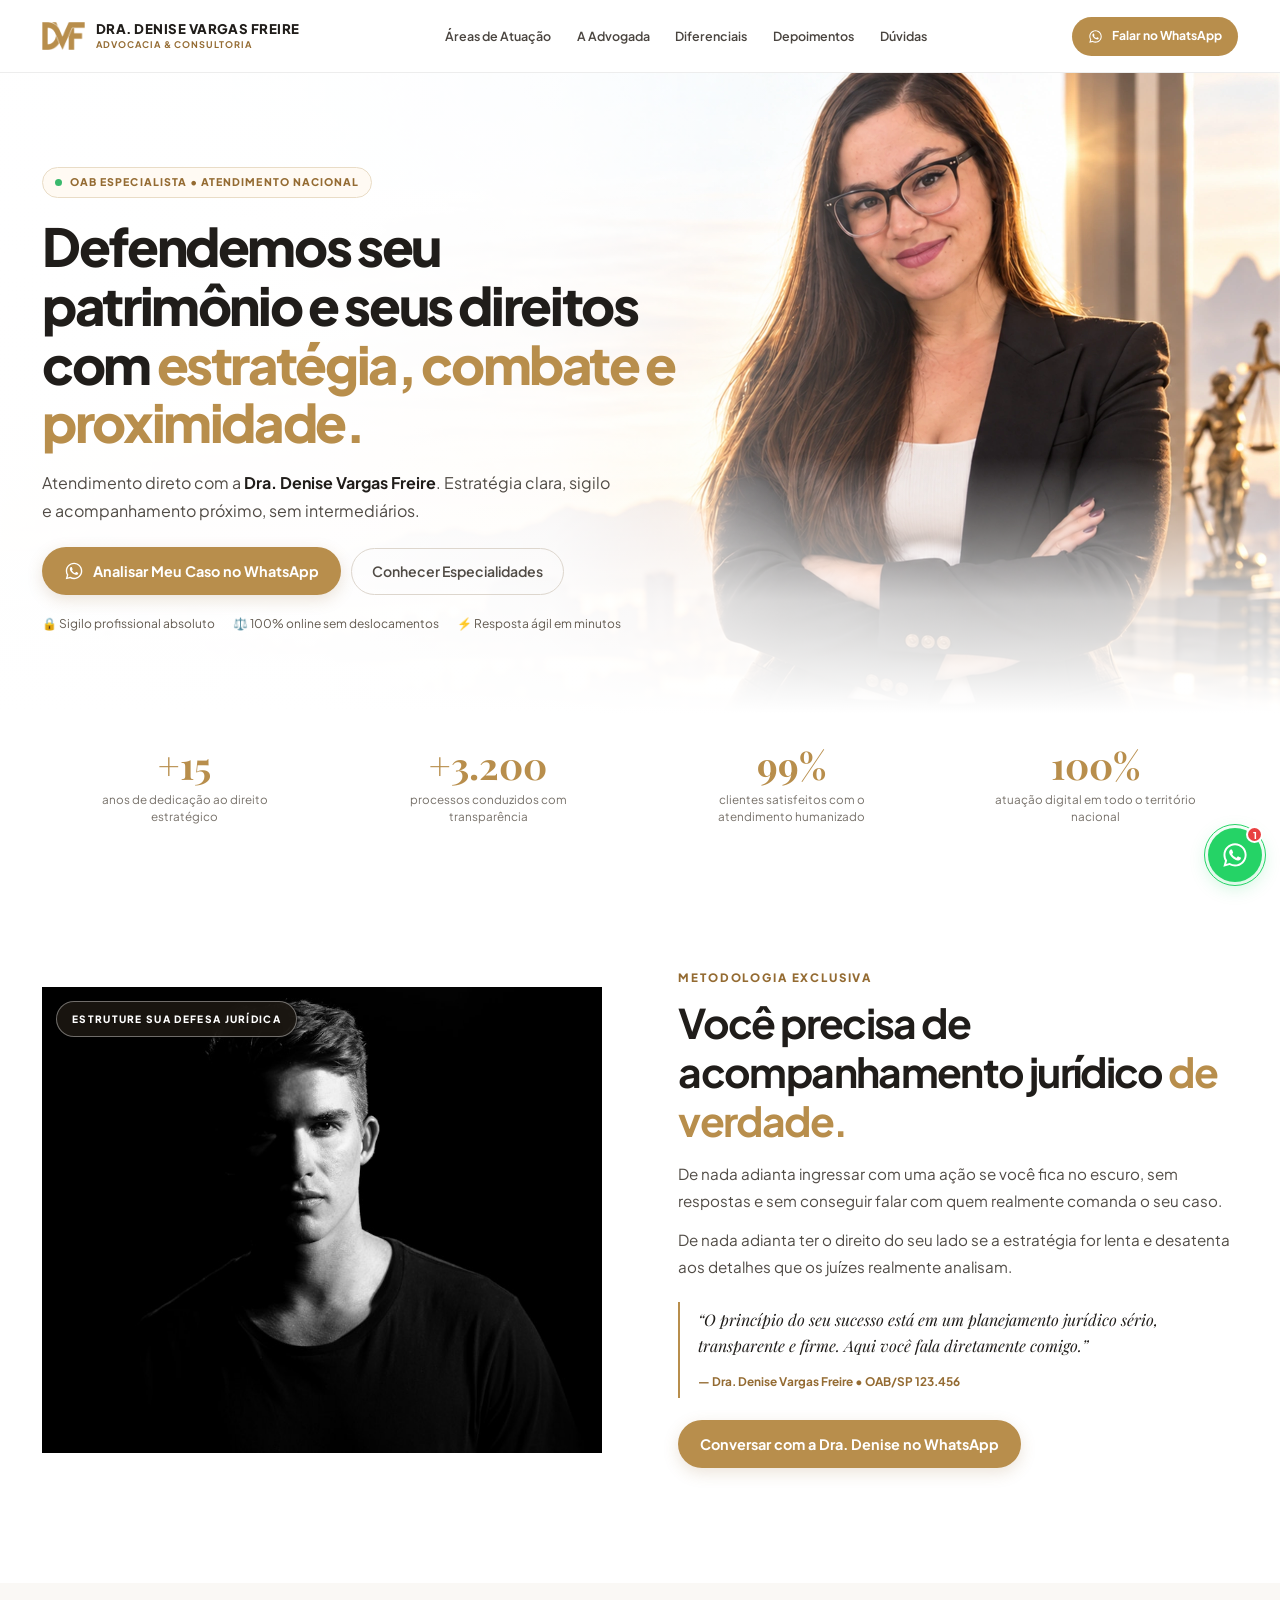
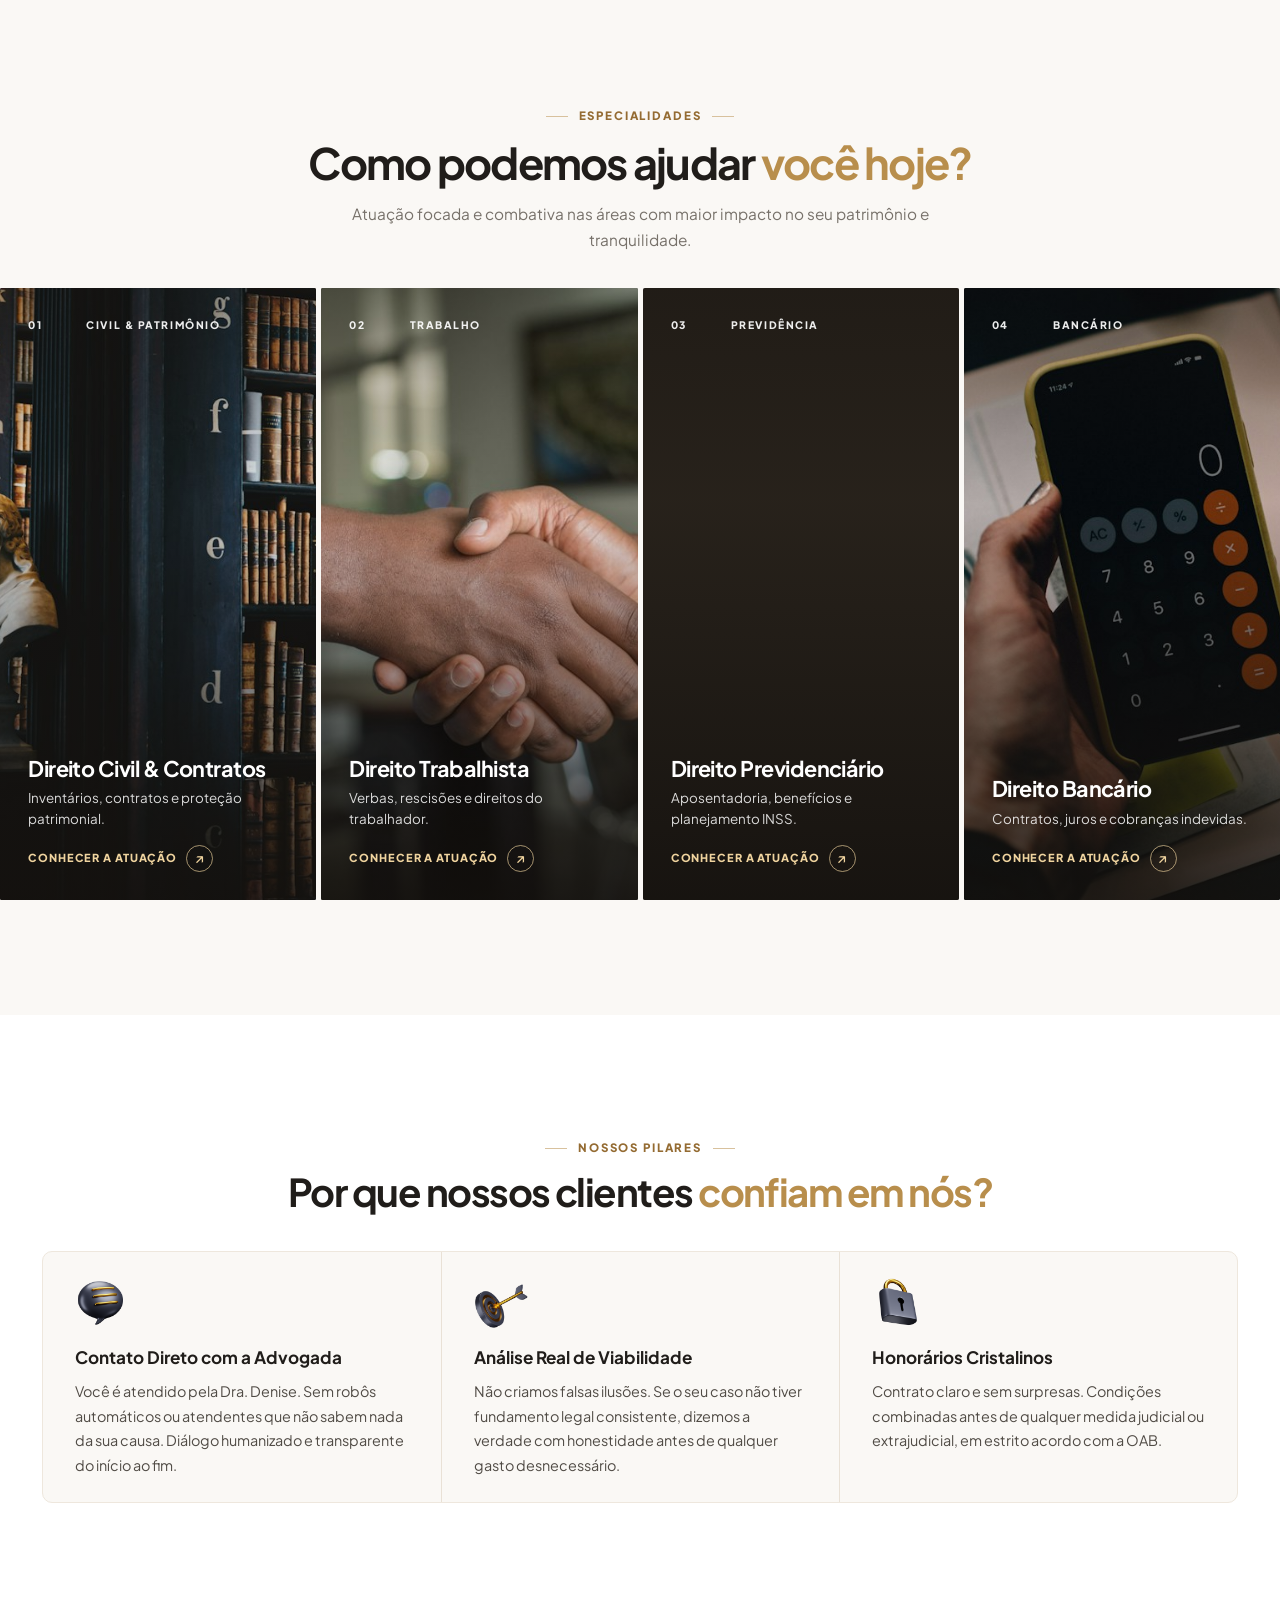
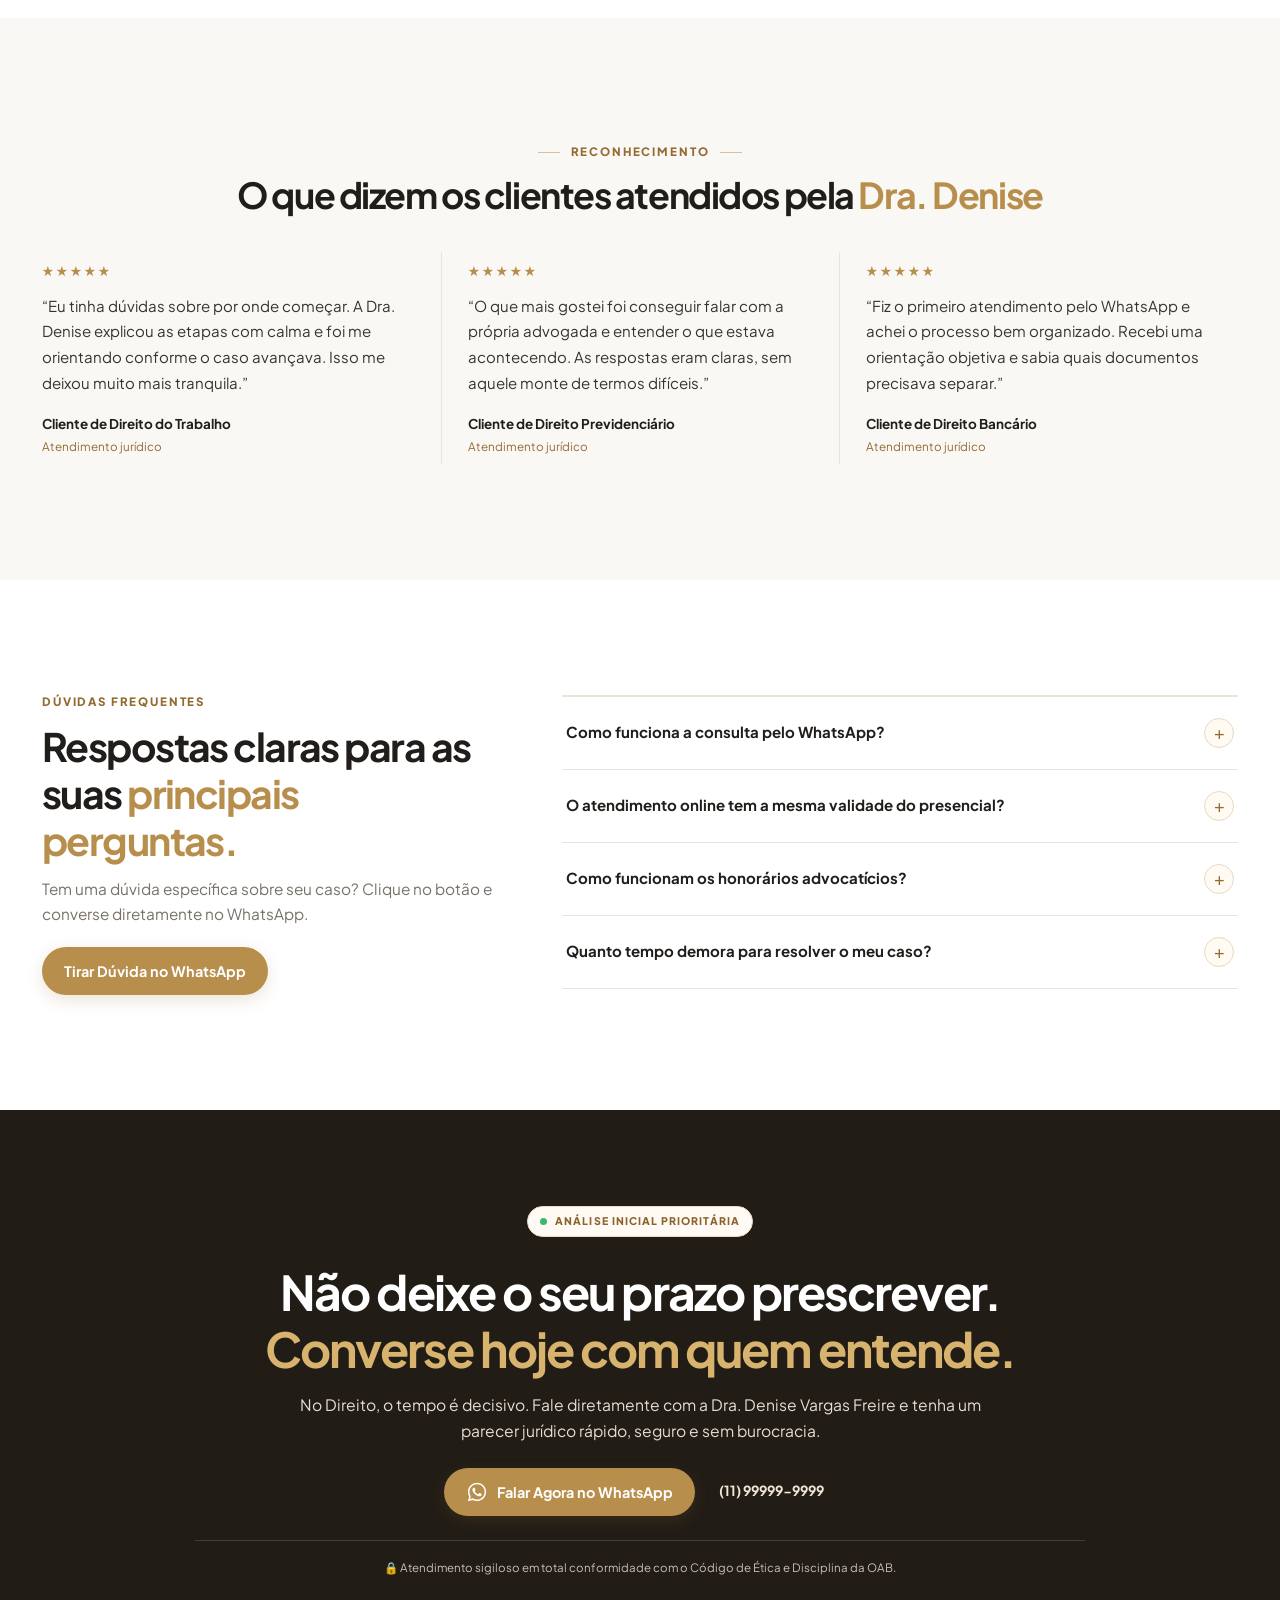
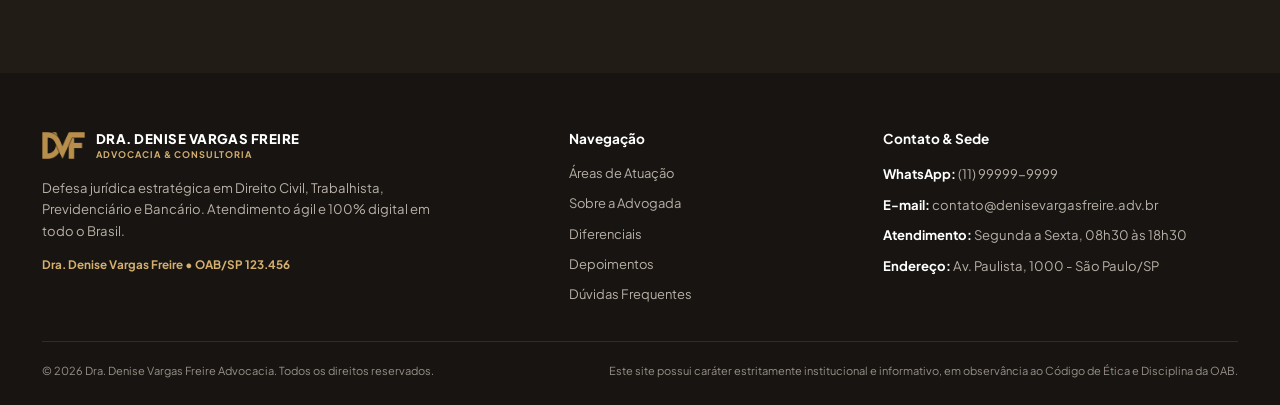
==== preset-advogado/index.html @ 9d0aeee2 "Add lawyer landing page preset" ====
<!DOCTYPE html>
<html lang="pt-BR">
<head>
  <meta charset="UTF-8">
  <meta name="viewport" content="width=device-width, initial-scale=1, viewport-fit=cover">

  <!-- [CONFIG CLIENTE] SEO & Marca -->
  <title>Dra. Denise Vargas Freire | Advocacia & Consultoria Estratégica</title>
  <meta name="description" content="Defesa jurídica estratégica, transparente e resolutiva. Atendimento direto com a advogada especialista para todo o Brasil. Fale no WhatsApp.">
  <meta name="theme-color" content="#120F0C">
  <meta name="robots" content="index, follow">

  <!-- Open Graph -->
  <meta property="og:type" content="website">
  <meta property="og:title" content="Dra. Denise Vargas Freire | Advocacia Estratégica">
  <meta property="og:description" content="Defesa jurídica de alto padrão. Atendimento humanizado direto com a advogada.">
  <meta property="og:locale" content="pt_BR">
  <meta property="og:image" content="assets/img/denise-desktop.webp">

  <!-- Tipografia Editorial: Playfair Display + Plus Jakarta Sans -->
  <link rel="preconnect" href="https://fonts.googleapis.com">
  <link rel="preconnect" href="https://fonts.gstatic.com" crossorigin>
  <link href="https://fonts.googleapis.com/css2?family=Playfair+Display:ital,wght@0,600;0,700;0,800;1,600&family=Plus+Jakarta+Sans:wght@400;500;600;700;800&display=swap" rel="stylesheet">

  <link rel="stylesheet" href="css/style.css">

  <!-- Schema.org LegalService -->
  <script type="application/ld+json">
  {
    "@context": "https://schema.org",
    "@type": "LegalService",
    "name": "Dra. Denise Vargas Freire Advocacia",
    "description": "Advocacia e Consultoria Jurídica Estratégica.",
    "telephone": "+55-11-99999-9999",
    "priceRange": "$$",
    "address": {
      "@type": "PostalAddress",
      "addressLocality": "São Paulo",
      "addressRegion": "SP",
      "addressCountry": "BR"
    }
  }
  </script>
</head>
<body>

  <!-- ========== 1. CABEÇALHO ELEGANTE (TRANSPARENTE NO TOPO, ESCURO/VIDRO NO SCROLL) ========== -->
  <header class="site-header" data-header>
    <div class="container header__inner">
      <a class="brand" href="#topo" aria-label="Início">
        <img src="assets/img/logo-denise-gold.png" alt="DVF Advocacia" class="brand__logo-img">
        <div class="brand__text">
          <b>DRA. DENISE VARGAS FREIRE</b>
          <small>ADVOCACIA & CONSULTORIA</small>
        </div>
      </a>

      <nav class="nav-desktop" aria-label="Navegação Principal">
        <a href="#atuacao">Áreas de Atuação</a>
        <a href="#sobre">A Advogada</a>
        <a href="#diferenciais">Diferenciais</a>
        <a href="#depoimentos">Depoimentos</a>
        <a href="#faq">Dúvidas</a>
      </nav>

      <div class="header__actions">
        <!-- [CONFIG CLIENTE] WhatsApp Header -->
        <a class="btn btn--gold-header" href="https://wa.me/5511999999999?text=Ol%C3%A1%2C%20Dra.%20Denise!%20Acessei%20o%20site%20e%20gostaria%20de%20um%20atendimento%20jur%C3%ADdico." target="_blank" rel="noopener noreferrer">
          <svg width="15" height="15" viewBox="0 0 24 24" fill="currentColor"><path d="M12.04 2C6.58 2 2.13 6.45 2.13 11.91c0 1.75.46 3.45 1.32 4.95L2.05 22l5.25-1.38c1.45.79 3.08 1.21 4.74 1.21 5.46 0 9.91-4.45 9.91-9.91S17.5 2 12.04 2m0 1.67c4.54 0 8.24 3.7 8.24 8.24 0 4.54-3.7 8.24-8.24 8.24-1.48 0-2.93-.39-4.19-1.15l-.3-.17-3.12.82.83-3.04-.2-.32a8.19 8.19 0 0 1-1.26-4.38c0-4.54 3.7-8.24 8.24-8.24M8.53 7.33c-.16 0-.43.06-.66.31-.22.25-.87.86-.87 2.07 0 1.22.89 2.39 1 2.56.14.17 1.76 2.67 4.25 3.73.59.27 1.05.42 1.41.53.59.19 1.13.16 1.56.1.48-.07 1.46-.6 1.67-1.18.21-.58.21-1.07.15-1.18-.07-.1-.23-.16-.48-.27-.25-.14-1.47-.74-1.69-.82-.23-.08-.37-.12-.56.12-.16.25-.64.81-.78.97-.15.17-.29.19-.53.07-.26-.13-1.06-.39-2-1.23-.74-.66-1.23-1.47-1.38-1.72-.12-.24-.01-.39.11-.5.11-.11.27-.29.37-.44.13-.14.17-.25.25-.41.08-.17.04-.31-.02-.43-.06-.11-.56-1.35-.77-1.84-.2-.48-.4-.42-.56-.43-.14 0-.3-.01-.47-.01"/></svg>
          <span>Falar no WhatsApp</span>
        </a>

        <button class="menu-toggle" aria-label="Abrir menu" aria-expanded="false" data-menu-toggle>
          <span></span><span></span><span></span>
        </button>
      </div>
    </div>
  </header>

  <!-- ========== MENU MOBILE ========== -->
  <aside class="mobile-drawer" id="mobile-drawer" aria-hidden="true">
    <div class="mobile-drawer__overlay" data-menu-close></div>
    <div class="mobile-drawer__panel">
      <div class="mobile-drawer__header">
        <img src="assets/img/logo-denise-gold.png" alt="DVF" class="mobile-drawer__logo">
        <button class="mobile-drawer__close" aria-label="Fechar menu" data-menu-close>
          <svg width="24" height="24" viewBox="0 0 24 24" fill="none" stroke="currentColor" stroke-width="2"><path d="M6 6l12 12M18 6L6 18"/></svg>
        </button>
      </div>
      <nav class="mobile-drawer__nav">
        <a href="#atuacao" class="mobile-link">Áreas de Atuação</a>
        <a href="#sobre" class="mobile-link">Sobre a Dra. Denise</a>
        <a href="#diferenciais" class="mobile-link">Nossos Diferenciais</a>
        <a href="#depoimentos" class="mobile-link">Depoimentos</a>
        <a href="#faq" class="mobile-link">Dúvidas Frequentes</a>
        <a href="#contato" class="mobile-link">Contato Direto</a>
      </nav>
      <div class="mobile-drawer__footer">
        <a class="btn btn--gold-cinema btn--full" href="https://wa.me/5511999999999?text=Ol%C3%A1%2C%20Dra.%20Denise!%20Acessei%20o%20site%20e%20gostaria%20de%20atendimento." target="_blank" rel="noopener noreferrer">
          <span>Iniciar Conversa no WhatsApp</span>
        </a>
      </div>
    </div>
  </aside>

  <main id="topo">

    <!-- ========== 2. HERO CINEMATOGRÁFICA (FOTO INTEIRA NO DESKTOP & MOBILE ADAPTADO) ========== -->
    <section class="hero-cinema">
      <!-- Artes específicas do banner: desktop horizontal e mobile vertical -->
      <div class="hero-cinema__backdrop" aria-hidden="true">
        <picture>
          <source media="(max-width: 699px)" srcset="assets/img/denise-mobile.webp" type="image/webp">
          <img src="assets/img/denise-desktop.webp" alt="Dra. Denise Vargas Freire, advogada" class="hero-cinema__img" fetchpriority="high" width="2560" height="1440">
        </picture>
        <div class="hero-cinema__overlay-desktop"></div>
        <div class="hero-cinema__overlay-mobile"></div>
      </div>

      <div class="container hero-cinema__container">
        <div class="hero-cinema__copy reveal">

          <div class="badge-pill">
            <span class="badge-pill__dot"></span>
            <span>OAB ESPECIALISTA &bull; ATENDIMENTO NACIONAL</span>
          </div>

          <h1 class="hero-cinema__title">
            <span class="hero-title-desktop">Defendemos seu patrimônio e seus direitos com <span class="highlight-gold">estratégia, combate e proximidade.</span></span><span class="hero-title-mobile">Seus direitos, protegidos com <span class="highlight-gold">estratégia e proximidade.</span></span>
          </h1>

          <p class="hero-cinema__lead">
            Atendimento direto com a <strong>Dra. Denise Vargas Freire</strong>. Estratégia clara, sigilo e acompanhamento próximo, sem intermediários.
          </p>

          <div class="hero-cinema__cta">
            <a class="btn btn--gold-cinema pulse-gold" href="https://wa.me/5511999999999?text=Ol%C3%A1%2C%20Dra.%20Denise!%20Vim%20pelo%20site%20e%20gostaria%20de%20analisar%20meu%20caso." target="_blank" rel="noopener noreferrer">
              <svg width="20" height="20" viewBox="0 0 24 24" fill="currentColor"><path d="M12.04 2C6.58 2 2.13 6.45 2.13 11.91c0 1.75.46 3.45 1.32 4.95L2.05 22l5.25-1.38c1.45.79 3.08 1.21 4.74 1.21 5.46 0 9.91-4.45 9.91-9.91S17.5 2 12.04 2m0 1.67c4.54 0 8.24 3.7 8.24 8.24 0 4.54-3.7 8.24-8.24 8.24-1.48 0-2.93-.39-4.19-1.15l-.3-.17-3.12.82.83-3.04-.2-.32a8.19 8.19 0 0 1-1.26-4.38c0-4.54 3.7-8.24 8.24-8.24M8.53 7.33c-.16 0-.43.06-.66.31-.22.25-.87.86-.87 2.07 0 1.22.89 2.39 1 2.56.14.17 1.76 2.67 4.25 3.73.59.27 1.05.42 1.41.53.59.19 1.13.16 1.56.1.48-.07 1.46-.6 1.67-1.18.21-.58.21-1.07.15-1.18-.07-.1-.23-.16-.48-.27-.25-.14-1.47-.74-1.69-.82-.23-.08-.37-.12-.56.12-.16.25-.64.81-.78.97-.15.17-.29.19-.53.07-.26-.13-1.06-.39-2-1.23-.74-.66-1.23-1.47-1.38-1.72-.12-.24-.01-.39.11-.5.11-.11.27-.29.37-.44.13-.14.17-.25.25-.41.08-.17.04-.31-.02-.43-.06-.11-.56-1.35-.77-1.84-.2-.48-.4-.42-.56-.43-.14 0-.3-.01-.47-.01"/></svg>
              <span>Analisar Meu Caso no WhatsApp</span>
            </a>
            <a class="btn-ghost-cinema" href="#atuacao">
              <span>Conhecer Especialidades</span>
            </a>
          </div>

          <div class="hero-cinema__trust">
            <span>🔒 Sigilo profissional absoluto</span>
            <span>⚖️ 100% online sem deslocamentos</span>
            <span>⚡ Resposta ágil em minutos</span>
          </div>

        </div>
      </div>
    </section>

    <!-- Transição Suave da Hero para o Fundo Branco -->
    <div class="hero-seam" aria-hidden="true"></div>

    <!-- ========== 3. FAIXA DE MÉTRICAS (FUNDO BRANCO/CRISTALINO) ========== -->
    <section class="section-stats-clean" aria-label="Credenciais">
      <div class="container stats-clean__grid">
        <div class="stat-clean-item reveal">
          <b class="stat-clean-val">+15</b>
          <span class="stat-clean-lbl">anos de dedicação ao direito estratégico</span>
        </div>
        <div class="stat-clean-item reveal" style="--d:0.1s">
          <b class="stat-clean-val">+3.200</b>
          <span class="stat-clean-lbl">processos conduzidos com transparência</span>
        </div>
        <div class="stat-clean-item reveal" style="--d:0.2s">
          <b class="stat-clean-val">99%</b>
          <span class="stat-clean-lbl">clientes satisfeitos com o atendimento humanizado</span>
        </div>
        <div class="stat-clean-item reveal" style="--d:0.3s">
          <b class="stat-clean-val">100%</b>
          <span class="stat-clean-lbl">atuação digital em todo o território nacional</span>
        </div>
      </div>
    </section>

    <!-- ========== 4. BLOCO EDITORIAL (COM O CARD DA TÊMIS QUE O CLIENTE GOSTOU) ========== -->
    <section class="section section-editorial-white" id="sobre">
      <div class="container">

        <div class="editorial-white-grid reveal">

          <!-- Card de Imagem da Deusa da Justiça com Badge Flutuante -->
          <div class="editorial-image-frame">
            <img src="assets/img/legal-court.jpg" alt="Estruture sua defesa jurídica" class="editorial-frame-img">
            <div class="editorial-floating-pill">
              <span>ESTRUTURE SUA DEFESA JURÍDICA</span>
            </div>
          </div>

          <!-- Texto Editorial Sem Caixas Extras -->
          <div class="editorial-white-text">
            <span class="eyebrow-gold">METODOLOGIA EXCLUSIVA</span>
            <h2 class="editorial-title">Você precisa de acompanhamento jurídico <span class="highlight-gold">de verdade.</span></h2>

            <p class="editorial-lead-p">
              De nada adianta ingressar com uma ação se você fica no escuro, sem respostas e sem conseguir falar com quem realmente comanda o seu caso.
            </p>
            <p class="editorial-lead-p">
              De nada adianta ter o direito do seu lado se a estratégia for lenta e desatenta aos detalhes que os juízes realmente analisam.
            </p>

            <div class="quote-strip">
              <p>“O princípio do seu sucesso está em um planejamento jurídico sério, transparente e firme. Aqui você fala diretamente comigo.”</p>
              <cite>— Dra. Denise Vargas Freire &bull; OAB/SP 123.456</cite>
            </div>

            <div class="editorial-action">
              <a class="btn btn--gold-cinema" href="https://wa.me/5511999999999?text=Ol%C3%A1%2C%20Dra.%20Denise!%20Gostaria%20de%20conversar%20sobre%20meu%20caso." target="_blank" rel="noopener noreferrer">
                <span>Conversar com a Dra. Denise no WhatsApp</span>
              </a>
            </div>
          </div>

        </div>

      </div>
    </section>

    <!-- ========== 5. ÁREAS DE ATUAÇÃO (SEM QUADRADOS! LISTA EDITORIAL FLUIDA) ========== -->
    <section class="section section-areas-clean" id="atuacao">
      <div class="container">

        <div class="clean-section-head reveal">
          <span class="eyebrow-gold">ESPECIALIDADES</span>
          <h2 class="clean-title">Como podemos ajudar <span class="highlight-gold">você hoje?</span></h2>
          <p class="clean-sub">Atuação focada e combativa nas áreas com maior impacto no seu patrimônio e tranquilidade.</p>
        </div>

        <!-- Painéis fotográficos inspirados na referência visual enviada -->
        <div class="practice-gallery">
          <a class="practice-tile practice-tile--civil reveal" href="https://wa.me/5511999999999?text=Ol%C3%A1%2C%20gostaria%20de%20atendimento%20em%20Direito%20Civil." target="_blank" rel="noopener noreferrer">
            <img class="practice-tile__image" src="assets/img/legal-library.jpg" alt="Biblioteca de livros jurídicos" loading="lazy" decoding="async">
            <span class="practice-tile__number">01 <i></i> CIVIL & PATRIMÔNIO</span>
            <span class="practice-tile__copy"><strong>Direito Civil & Contratos</strong><small>Inventários, contratos e proteção patrimonial.</small><em>Conhecer a atuação <b aria-hidden="true">↗</b></em></span>
          </a>
          <a class="practice-tile practice-tile--labor reveal" href="https://wa.me/5511999999999?text=Ol%C3%A1%2C%20gostaria%20de%20atendimento%20em%20Direito%20Trabalhista." target="_blank" rel="noopener noreferrer">
            <img class="practice-tile__image" src="assets/img/handshake-trust.jpg" alt="Aperto de mãos em reunião profissional" loading="lazy" decoding="async">
            <span class="practice-tile__number">02 <i></i> TRABALHO</span>
            <span class="practice-tile__copy"><strong>Direito Trabalhista</strong><small>Verbas, rescisões e direitos do trabalhador.</small><em>Conhecer a atuação <b aria-hidden="true">↗</b></em></span>
          </a>
          <a class="practice-tile practice-tile--social reveal" href="https://wa.me/5511999999999?text=Ol%C3%A1%2C%20gostaria%20de%20atendimento%20em%20Direito%20Previdenci%C3%A1rio." target="_blank" rel="noopener noreferrer">
            <img class="practice-tile__image" src="assets/img/legal-contracts.jpg" alt="Assinatura de um documento" loading="lazy" decoding="async">
            <span class="practice-tile__number">03 <i></i> PREVIDÊNCIA</span>
            <span class="practice-tile__copy"><strong>Direito Previdenciário</strong><small>Aposentadoria, benefícios e planejamento INSS.</small><em>Conhecer a atuação <b aria-hidden="true">↗</b></em></span>
          </a>
          <a class="practice-tile practice-tile--bank reveal" href="https://wa.me/5511999999999?text=Ol%C3%A1%2C%20gostaria%20de%20atendimento%20em%20Direito%20Banc%C3%A1rio." target="_blank" rel="noopener noreferrer">
            <img class="practice-tile__image" src="assets/img/legal-finance.jpg" alt="Celular com calculadora sobre documentos" loading="lazy" decoding="async">
            <span class="practice-tile__number">04 <i></i> BANCÁRIO</span>
            <span class="practice-tile__copy"><strong>Direito Bancário</strong><small>Contratos, juros e cobranças indevidas.</small><em>Conhecer a atuação <b aria-hidden="true">↗</b></em></span>
          </a>
        </div>

      </div>
    </section>

    <!-- ========== 6. DIFERENCIAIS (COLUNAS ABERTAS E AREJADAS - SEM CAIXAS) ========== -->
    <section class="section section-pillars-open" id="diferenciais">
      <div class="container">

        <div class="clean-section-head reveal">
          <span class="eyebrow-gold">NOSSOS PILARES</span>
          <h2 class="clean-title">Por que nossos clientes <span class="highlight-gold">confiam em nós?</span></h2>
        </div>

        <!-- 3 Colunas Abertas Diretamente na Página (Sem quadrados!) -->
        <div class="pillars-open-grid">

          <div class="pillar-column reveal">
            <div class="pillar-3d-wrap float-3d-1">
              <img src="assets/img/chat-text-dynamic-premium.png" alt="Contato Direto 3D" class="icon-3d-pillar">
            </div>
            <h3>Contato Direto com a Advogada</h3>
            <p>Você é atendido pela Dra. Denise. Sem robôs automáticos ou atendentes que não sabem nada da sua causa. Diálogo humanizado e transparente do início ao fim.</p>
          </div>

          <div class="pillar-column reveal" style="--d:0.1s">
            <div class="pillar-3d-wrap float-3d-2">
              <img src="assets/img/target-dynamic-premium.png" alt="Viabilidade Real 3D" class="icon-3d-pillar">
            </div>
            <h3>Análise Real de Viabilidade</h3>
            <p>Não criamos falsas ilusões. Se o seu caso não tiver fundamento legal consistente, dizemos a verdade com honestidade antes de qualquer gasto desnecessário.</p>
          </div>

          <div class="pillar-column reveal" style="--d:0.2s">
            <div class="pillar-3d-wrap float-3d-3">
              <img src="assets/img/lock-dynamic-premium.png" alt="Transparência 3D" class="icon-3d-pillar">
            </div>
            <h3>Honorários Cristalinos</h3>
            <p>Contrato claro e sem surpresas. Condições combinadas antes de qualquer medida judicial ou extrajudicial, em estrito acordo com a OAB.</p>
          </div>

        </div>

      </div>
    </section>

    <!-- ========== 7. DEPOIMENTOS (EDITORIAL ABERTO - SEM QUADRADOS) ========== -->
    <section class="section section-quotes-open" id="depoimentos">
      <div class="container">

        <div class="clean-section-head reveal">
          <span class="eyebrow-gold">RECONHECIMENTO</span>
          <h2 class="clean-title">O que dizem os clientes atendidos pela <span class="highlight-gold">Dra. Denise</span></h2>
        </div>

        <!-- [TROCAR] Substituir pelos depoimentos reais autorizados pela cliente -->
        <div class="quotes-open-grid">

          <div class="quote-open-item reveal">
            <div class="quote-stars">★★★★★</div>
            <p class="quote-text">
              “Eu tinha dúvidas sobre por onde começar. A Dra. Denise explicou as etapas com calma e foi me orientando conforme o caso avançava. Isso me deixou muito mais tranquila.”
            </p>
            <div class="quote-author-info">
              <b>Cliente de Direito do Trabalho</b>
              <small>Atendimento jurídico</small>
            </div>
          </div>

          <div class="quote-open-item reveal" style="--d:0.1s">
            <div class="quote-stars">★★★★★</div>
            <p class="quote-text">
              “O que mais gostei foi conseguir falar com a própria advogada e entender o que estava acontecendo. As respostas eram claras, sem aquele monte de termos difíceis.”
            </p>
            <div class="quote-author-info">
              <b>Cliente de Direito Previdenciário</b>
              <small>Atendimento jurídico</small>
            </div>
          </div>

          <div class="quote-open-item reveal" style="--d:0.2s">
            <div class="quote-stars">★★★★★</div>
            <p class="quote-text">
              “Fiz o primeiro atendimento pelo WhatsApp e achei o processo bem organizado. Recebi uma orientação objetiva e sabia quais documentos precisava separar.”
            </p>
            <div class="quote-author-info">
              <b>Cliente de Direito Bancário</b>
              <small>Atendimento jurídico</small>
            </div>
          </div>

        </div>

      </div>
    </section>

    <!-- ========== 8. FAQ ACCORDION CLEAN COM LINHAS SUTIS ========== -->
    <section class="section section-faq-clean" id="faq">
      <div class="container faq-split-layout">

        <div class="faq-split-left reveal">
          <span class="eyebrow-gold">DÚVIDAS FREQUENTES</span>
          <h2 class="clean-title">Respostas claras para as suas <span class="highlight-gold">principais perguntas.</span></h2>
          <p class="clean-sub">Tem uma dúvida específica sobre seu caso? Clique no botão e converse diretamente no WhatsApp.</p>
          <a class="btn btn--gold-cinema" href="https://wa.me/5511999999999?text=Ol%C3%A1%2C%20tenho%20uma%20d%C3%BAvida%20sobre%20meu%20caso." target="_blank" rel="noopener noreferrer">
            <span>Tirar Dúvida no WhatsApp</span>
          </a>
        </div>

        <div class="faq-split-accordion">

          <div class="faq-line-item reveal">
            <button class="faq-line-trigger" aria-expanded="false">
              <span>Como funciona a consulta pelo WhatsApp?</span>
              <span class="faq-line-icon">&plus;</span>
            </button>
            <div class="faq-line-body" hidden>
              <p>Você entra em contato pelo botão, relata brevemente a sua dúvida e nos envia os documentos por foto ou PDF. A Dra. Denise analisa a viabilidade com sigilo absoluto e orienta sobre o melhor caminho jurídico.</p>
            </div>
          </div>

          <div class="faq-line-item reveal" style="--d:0.05s">
            <button class="faq-line-trigger" aria-expanded="false">
              <span>O atendimento online tem a mesma validade do presencial?</span>
              <span class="faq-line-icon">&plus;</span>
            </button>
            <div class="faq-line-body" hidden>
              <p>Sim! Os processos judiciais no Brasil são 100% eletrônicos. Contratos de honorários e procurações são assinados com certificado digital pelo celular, com plena validade jurídica pela Lei 14.063/20.</p>
            </div>
          </div>

          <div class="faq-line-item reveal" style="--d:0.1s">
            <button class="faq-line-trigger" aria-expanded="false">
              <span>Como funcionam os honorários advocatícios?</span>
              <span class="faq-line-icon">&plus;</span>
            </button>
            <div class="faq-line-body" hidden>
              <p>Trabalhamos de acordo com a Tabela da OAB. Em causas trabalhistas e certas previdenciárias, os honorários costumam ser combinados no êxito (você paga apenas quando receber). Em outras causas, oferecemos parcelamento facilitado.</p>
            </div>
          </div>

          <div class="faq-line-item reveal" style="--d:0.15s">
            <button class="faq-line-trigger" aria-expanded="false">
              <span>Quanto tempo demora para resolver o meu caso?</span>
              <span class="faq-line-icon">&plus;</span>
            </button>
            <div class="faq-line-body" hidden>
              <p>O prazo varia de acordo com a área e a vara do tribunal. Medidas de urgência (liminares) costumam ser analisadas em dias. Na primeira consulta, fornecemos uma estimativa realista baseada no histórico da sua região.</p>
            </div>
          </div>

        </div>

      </div>
    </section>

    <!-- ========== 9. CTA FINAL IMERSIVO (FAIXA COMPLETA DE 100% DE LARGURA - SEM CAIXINHA PERDIDA) ========== -->
    <section class="section-closing-band" id="contato">
      <div class="container closing-band__inner reveal">
        <div class="badge-pill">
          <span class="badge-pill__dot"></span>
          <span>ANÁLISE INICIAL PRIORITÁRIA</span>
        </div>

        <h2 class="closing-band__title">
          Não deixe o seu prazo prescrever. <span class="highlight-gold">Converse hoje com quem entende.</span>
        </h2>

        <p class="closing-band__lead">
          No Direito, o tempo é decisivo. Fale diretamente com a Dra. Denise Vargas Freire e tenha um parecer jurídico rápido, seguro e sem burocracia.
        </p>

        <div class="closing-band__actions">
          <a class="btn btn--gold-cinema pulse-gold" href="https://wa.me/5511999999999?text=Ol%C3%A1%2C%20Dra.%20Denise!%20Gostaria%20de%20iniciar%20uma%20consulta." target="_blank" rel="noopener noreferrer">
            <svg width="22" height="22" viewBox="0 0 24 24" fill="currentColor"><path d="M12.04 2C6.58 2 2.13 6.45 2.13 11.91c0 1.75.46 3.45 1.32 4.95L2.05 22l5.25-1.38c1.45.79 3.08 1.21 4.74 1.21 5.46 0 9.91-4.45 9.91-9.91S17.5 2 12.04 2m0 1.67c4.54 0 8.24 3.7 8.24 8.24 0 4.54-3.7 8.24-8.24 8.24-1.48 0-2.93-.39-4.19-1.15l-.3-.17-3.12.82.83-3.04-.2-.32a8.19 8.19 0 0 1-1.26-4.38c0-4.54 3.7-8.24 8.24-8.24M8.53 7.33c-.16 0-.43.06-.66.31-.22.25-.87.86-.87 2.07 0 1.22.89 2.39 1 2.56.14.17 1.76 2.67 4.25 3.73.59.27 1.05.42 1.41.53.59.19 1.13.16 1.56.1.48-.07 1.46-.6 1.67-1.18.21-.58.21-1.07.15-1.18-.07-.1-.23-.16-.48-.27-.25-.14-1.47-.74-1.69-.82-.23-.08-.37-.12-.56.12-.16.25-.64.81-.78.97-.15.17-.29.19-.53.07-.26-.13-1.06-.39-2-1.23-.74-.66-1.23-1.47-1.38-1.72-.12-.24-.01-.39.11-.5.11-.11.27-.29.37-.44.13-.14.17-.25.25-.41.08-.17.04-.31-.02-.43-.06-.11-.56-1.35-.77-1.84-.2-.48-.4-.42-.56-.43-.14 0-.3-.01-.47-.01"/></svg>
            <span>Falar Agora no WhatsApp</span>
          </a>
          <a class="closing-phone" href="tel:+5511999999999">
            <span>(11) 99999-9999</span>
          </a>
        </div>

        <span class="closing-compliance">
          🔒 Atendimento sigiloso em total conformidade com o Código de Ética e Disciplina da OAB.
        </span>
      </div>
    </section>

  </main>

  <!-- ========== 10. RODAPÉ INSTITUCIONAL (PRETO & DOURADO) ========== -->
  <footer class="site-footer">
    <div class="container footer-grid">

      <div class="footer-col-main">
        <div class="brand">
          <img src="assets/img/logo-denise-gold.png" alt="DVF" class="brand__logo-img">
          <div class="brand__text">
            <b>DRA. DENISE VARGAS FREIRE</b>
            <small>ADVOCACIA & CONSULTORIA</small>
          </div>
        </div>
        <p class="footer-desc">
          Defesa jurídica estratégica em Direito Civil, Trabalhista, Previdenciário e Bancário. Atendimento ágil e 100% digital em todo o Brasil.
        </p>
        <span class="footer-oab">Dra. Denise Vargas Freire &bull; OAB/SP 123.456</span>
      </div>

      <div class="footer-col-nav">
        <h4>Navegação</h4>
        <a href="#atuacao">Áreas de Atuação</a>
        <a href="#sobre">Sobre a Advogada</a>
        <a href="#diferenciais">Diferenciais</a>
        <a href="#depoimentos">Depoimentos</a>
        <a href="#faq">Dúvidas Frequentes</a>
      </div>

      <div class="footer-col-contact">
        <h4>Contato & Sede</h4>
        <p><b>WhatsApp:</b> (11) 99999-9999</p>
        <p><b>E-mail:</b> contato@denisevargasfreire.adv.br</p>
        <p><b>Atendimento:</b> Segunda a Sexta, 08h30 às 18h30</p>
        <p><b>Endereço:</b> Av. Paulista, 1000 - São Paulo/SP</p>
      </div>

    </div>

    <div class="container footer-bottom">
      <p>&copy; <span id="year">2026</span> Dra. Denise Vargas Freire Advocacia. Todos os direitos reservados.</p>
      <p class="footer-oab-disclaimer">Este site possui caráter estritamente institucional e informativo, em observância ao Código de Ética e Disciplina da OAB.</p>
    </div>
  </footer>

  <!-- ========== 11. BOTÃO WHATSAPP FLUTUANTE (MÁXIMA CONVERSÃO) ========== -->
  <a class="floating-whatsapp" href="https://wa.me/5511999999999?text=Ol%C3%A1%2C%20Dra.%20Denise!%20Vim%20pelo%20site%20e%20gostaria%20de%20uma%20consulta." target="_blank" rel="noopener noreferrer" aria-label="Falar no WhatsApp">
    <div class="floating-whatsapp__pulse"></div>
    <div class="floating-whatsapp__badge">1</div>
    <div class="floating-whatsapp__tooltip">Fale com a Dra. Denise</div>
    <svg viewBox="0 0 24 24" fill="currentColor" width="28" height="28">
      <path d="M12.04 2C6.58 2 2.13 6.45 2.13 11.91c0 1.75.46 3.45 1.32 4.95L2.05 22l5.25-1.38c1.45.79 3.08 1.21 4.74 1.21 5.46 0 9.91-4.45 9.91-9.91S17.5 2 12.04 2m0 1.67c4.54 0 8.24 3.7 8.24 8.24 0 4.54-3.7 8.24-8.24 8.24-1.48 0-2.93-.39-4.19-1.15l-.3-.17-3.12.82.83-3.04-.2-.32a8.19 8.19 0 0 1-1.26-4.38c0-4.54 3.7-8.24 8.24-8.24M8.53 7.33c-.16 0-.43.06-.66.31-.22.25-.87.86-.87 2.07 0 1.22.89 2.39 1 2.56.14.17 1.76 2.67 4.25 3.73.59.27 1.05.42 1.41.53.59.19 1.13.16 1.56.1.48-.07 1.46-.6 1.67-1.18.21-.58.21-1.07.15-1.18-.07-.1-.23-.16-.48-.27-.25-.14-1.47-.74-1.69-.82-.23-.08-.37-.12-.56.12-.16.25-.64.81-.78.97-.15.17-.29.19-.53.07-.26-.13-1.06-.39-2-1.23-.74-.66-1.23-1.47-1.38-1.72-.12-.24-.01-.39.11-.5.11-.11.27-.29.37-.44.13-.14.17-.25.25-.41.08-.17.04-.31-.02-.43-.06-.11-.56-1.35-.77-1.84-.2-.48-.4-.42-.56-.43-.14 0-.3-.01-.47-.01"/>
    </svg>
  </a>

  <script src="js/main.js" defer></script>
</body>
</html>
---- preset-advogado/css/style.css ----
/* Denise Silva — landing page editorial, mobile-first */
:root {
  --paper: #fff;
  --warm: #faf8f5;
  --ink: #201d1a;
  --body: #504b45;
  --muted: #77716a;
  --gold: #b88e4c;
  --gold-deep: #946b32;
  --line: #e9e3da;
  --serif: "Playfair Display", Georgia, serif;
  --sans: "Plus Jakarta Sans", Arial, sans-serif;
  --max: 1200px;
  --pad: clamp(20px, 4vw, 42px);
  --section: clamp(70px, 9vw, 120px);
}

*, *::before, *::after { box-sizing: border-box; }
html { scroll-behavior: smooth; }
body { margin: 0; color: var(--ink); background: var(--paper); font: 400 16px/1.65 var(--sans); -webkit-font-smoothing: antialiased; }
body, button, a { font-family: var(--sans); }
img, svg { display: block; max-width: 100%; }
a { color: inherit; text-decoration: none; }
button { font: inherit; }
.container { width: min(100% - 2 * var(--pad), var(--max)); margin-inline: auto; }
.highlight-gold { color: var(--gold); }
.eyebrow-gold { display: block; margin-bottom: 13px; color: var(--gold-deep); font-size: .72rem; line-height: 1.3; font-weight: 800; letter-spacing: .16em; text-transform: uppercase; }
.section { padding-block: var(--section); }

/* Header: restrained and light; no floating glass treatment */
.site-header { position: sticky; top: 0; z-index: 50; background: rgba(255,255,255,.97); border-bottom: 1px solid rgba(32,29,26,.08); transition: box-shadow .2s ease; }
.site-header.is-scrolled { box-shadow: 0 4px 18px rgba(32,29,26,.06); }
.header__inner { min-height: 72px; display: flex; align-items: center; justify-content: space-between; gap: 20px; }
.brand { display: inline-flex; align-items: center; gap: 11px; min-width: 0; }
.brand__logo-img { width: 43px; height: 36px; object-fit: contain; }
.brand__text { display: flex; flex-direction: column; line-height: 1.18; }
.brand__text b { color: var(--ink); font-size: .83rem; font-weight: 800; letter-spacing: .035em; }
.brand__text small { margin-top: 3px; color: var(--gold-deep); font-size: .57rem; font-weight: 700; letter-spacing: .105em; }
.nav-desktop { display: none; align-items: center; gap: clamp(16px, 2vw, 29px); }
.nav-desktop a { color: #49443f; font-size: .78rem; font-weight: 600; white-space: nowrap; }
.nav-desktop a:hover { color: var(--gold-deep); }
.header__actions { display: flex; align-items: center; gap: 10px; }
.btn { display: inline-flex; min-height: 48px; align-items: center; justify-content: center; gap: 9px; border: 0; border-radius: 999px; padding: 12px 22px; font-size: .9rem; font-weight: 700; line-height: 1.25; text-align: center; transition: transform .2s ease, background .2s ease, box-shadow .2s ease; }
.btn:hover { transform: translateY(-2px); }
.btn--gold-header { min-height: 39px; padding: 9px 16px; color: #fff; background: var(--gold); font-size: .76rem; }
.btn--gold-header:hover, .btn--gold:hover, .btn--gold-cinema:hover { background: #a77d40; box-shadow: 0 7px 20px rgba(148,107,50,.2); }
.btn--gold, .btn--gold-cinema { color: #fff; background: var(--gold); box-shadow: 0 5px 16px rgba(148,107,50,.18); }
.btn--lg { min-height: 54px; padding-inline: 24px; font-size: .91rem; }
.btn--full { width: 100%; }
.menu-toggle { width: 40px; height: 40px; display: flex; flex-direction: column; align-items: center; justify-content: center; gap: 5px; border: 1px solid var(--line); border-radius: 7px; background: #fff; }
.menu-toggle span { width: 18px; height: 1.5px; background: var(--ink); }

/* Mobile navigation */
.mobile-drawer { position: fixed; inset: 0; z-index: 100; visibility: hidden; transition: visibility .25s; }
.mobile-drawer.is-open { visibility: visible; }
.mobile-drawer__overlay { position: absolute; inset: 0; background: rgba(18,15,12,.45); opacity: 0; transition: opacity .25s; }
.mobile-drawer.is-open .mobile-drawer__overlay { opacity: 1; }
.mobile-drawer__panel { position: absolute; inset: 0 0 0 auto; width: min(86vw, 360px); display: flex; flex-direction: column; padding: 22px; background: #fff; transform: translateX(100%); transition: transform .28s ease; }
.mobile-drawer.is-open .mobile-drawer__panel { transform: translateX(0); }
.mobile-drawer__header { display: flex; align-items: center; justify-content: space-between; padding-bottom: 20px; border-bottom: 1px solid var(--line); }
.mobile-drawer__logo { width: 44px; height: 38px; object-fit: contain; }
.mobile-drawer__close { padding: 8px; color: var(--ink); background: transparent; }
.mobile-drawer__nav { display: flex; flex-direction: column; margin-top: 20px; }
.mobile-link { padding: 14px 2px; border-bottom: 1px solid #f0ede9; font-size: .96rem; font-weight: 600; }
.mobile-link:hover { color: var(--gold-deep); }
.mobile-drawer__footer { margin-top: auto; padding-top: 20px; }

/* HERO — full-bleed artwork on desktop; complete mobile artwork above copy */
.hero-cinema { position: relative; isolation: isolate; display: flex; flex-direction: column; overflow: hidden; background: #fff; }
.hero-cinema__backdrop { position: relative; z-index: -1; width: 100%; }
.hero-cinema__backdrop picture { display: block; width: 100%; }
.hero-cinema__img { width: 100%; height: auto; object-fit: contain; }
.hero-cinema__overlay-desktop, .hero-cinema__overlay-mobile { display: none; }
.hero-cinema__container { position: relative; z-index: 1; order: 1; margin-top: -1px; padding-top: 30px; padding-bottom: 28px; }
.hero-cinema__copy { max-width: 670px; }
.badge-pill { display: inline-flex; align-items: center; gap: 8px; max-width: 100%; margin-bottom: 19px; padding: 7px 12px; border: 1px solid #e9dcc6; border-radius: 999px; color: var(--gold-deep); background: #fffaf3; font-size: .66rem; font-weight: 800; letter-spacing: .1em; line-height: 1.4; }
.badge-pill__dot { width: 7px; height: 7px; flex: 0 0 7px; border-radius: 50%; background: #39b96d; }
.hero-cinema__title { max-width: 680px; margin: 0 0 17px; color: var(--ink); font-size: clamp(2.15rem, 8.5vw, 3.35rem); font-weight: 800; line-height: 1.12; letter-spacing: -.045em; }
.hero-title-mobile { display: none; }
.hero-cinema__title .highlight-gold { color: var(--gold); }
.hero-cinema__lead { max-width: 590px; margin: 0 0 23px; color: var(--body); font-size: 1rem; line-height: 1.72; }
.hero-cinema__lead strong { color: var(--ink); }
.hero-cinema__cta { display: flex; flex-direction: column; align-items: stretch; gap: 10px; }
.btn-ghost-cinema { display: inline-flex; min-height: 47px; align-items: center; justify-content: center; padding: 11px 20px; border: 1px solid #ddd6cd; border-radius: 999px; color: var(--body); font-size: .88rem; font-weight: 600; }
.btn-ghost-cinema:hover { color: var(--gold-deep); border-color: var(--gold); }
.hero-cinema__trust { display: flex; flex-wrap: wrap; gap: 8px 18px; margin-top: 19px; color: #625a50; font-size: .75rem; }
.hero-cinema__trust span { white-space: nowrap; }
.hero-seam { display: none; }

/* Statistics strip: no individual cards */
.section-stats-clean { padding: 30px 0; background: #fff; border: 0; }
.stats-clean__grid { display: grid; grid-template-columns: repeat(2, minmax(0,1fr)); gap: 24px 18px; }
.stat-clean-item { text-align: center; }
.stat-clean-val { display: block; color: var(--gold); font: 700 clamp(1.65rem, 6vw, 2.35rem)/1.15 var(--serif); }
.stat-clean-lbl { display: block; max-width: 210px; margin: 6px auto 0; color: var(--muted); font-size: .73rem; line-height: 1.45; }

/* One featured editorial image + prose, not nested boxes */
.section-editorial-white { background: #fff; }
.editorial-white-grid { display: grid; align-items: center; gap: 34px; }
.editorial-image-frame { position: relative; overflow: hidden; }
.editorial-frame-img { width: 100%; aspect-ratio: 1.2; object-fit: cover; display: block; }
.editorial-floating-pill { position: absolute; top: 14px; left: 14px; padding: 9px 15px; border: 1px solid rgba(255,255,255,.38); border-radius: 999px; color: #fff; background: rgba(36,30,23,.68); backdrop-filter: blur(8px); font-size: .63rem; font-weight: 800; letter-spacing: .13em; }
.editorial-title { margin: 0 0 15px; color: var(--ink); font-size: clamp(1.8rem, 7vw, 2.55rem); line-height: 1.2; letter-spacing: -.04em; }
.editorial-lead-p { margin: 0 0 13px; color: var(--body); font-size: .95rem; line-height: 1.75; }
.quote-strip { margin: 22px 0; padding: 5px 0 5px 18px; border-left: 2px solid var(--gold); }
.quote-strip p { margin: 0 0 8px; color: var(--ink); font: italic 1rem/1.6 var(--serif); }
.quote-strip cite { color: var(--gold-deep); font-size: .74rem; font-style: normal; font-weight: 700; }

/* Practice areas: open editorial rows with fine rules, no tile grid */
.section-areas-clean { background: var(--warm); }
.clean-section-head { max-width: 760px; margin: 0 auto 36px; text-align: center; }
.clean-section-head .eyebrow-gold { display: inline-flex; align-items: center; gap: 11px; }
.clean-section-head .eyebrow-gold::before, .clean-section-head .eyebrow-gold::after { width: 22px; height: 1px; content: ""; background: #d8c19d; }
.clean-title { margin: 0 0 12px; color: var(--ink); font-size: clamp(1.9rem, 7vw, 2.7rem); line-height: 1.2; letter-spacing: -.04em; }
.clean-sub { max-width: 680px; margin: 0 auto; color: var(--muted); font-size: .96rem; }
.section-pillars-open .clean-section-head, .section-quotes-open .clean-section-head { max-width: 1120px; }
.section-pillars-open .clean-title { font-size: clamp(2rem, 3vw, 2.55rem); }
.section-quotes-open .clean-title { font-size: clamp(2rem, 2.8vw, 2.45rem); }
.areas-editorial-list { border-top: 1px solid var(--line); }
.area-row { position: relative; isolation: isolate; display: grid; grid-template-columns: 32px 48px minmax(0,1fr); align-items: start; gap: 13px; padding: 22px 10px; border-bottom: 1px solid var(--line); transition: border-color .3s ease, transform .3s ease; }
.area-row::before { position: absolute; z-index: -1; inset: 4px -8px; content: ""; border-radius: 8px; background: #fff; box-shadow: 0 9px 24px rgba(55,43,26,.045); opacity: 0; transform: scale(.985); transition: opacity .28s ease, transform .35s cubic-bezier(.2,.75,.25,1); }
.area-row::after { position: absolute; top: 20%; bottom: 20%; left: -8px; width: 2px; content: ""; border-radius: 2px; background: var(--gold); transform: scaleY(.25); opacity: 0; transition: opacity .25s ease, transform .35s ease; }
.area-row:hover { border-bottom-color: transparent; }
.area-row:hover::before, .area-row:focus-within::before { opacity: 1; transform: scale(1); }
.area-row:hover::after, .area-row:focus-within::after { opacity: 1; transform: scaleY(1); }
.area-row__col-num { padding-top: 10px; color: #a49a8e; font: 600 .85rem var(--serif); transition: color .25s ease; }
.area-row:hover .area-row__col-num { color: var(--gold-deep); }
.area-row__col-icon { width: 46px; height: 46px; display: grid; place-items: center; border-radius: 50%; background: radial-gradient(circle, #fff8e9 0, rgba(255,248,233,0) 73%); transition: transform .35s ease, filter .35s ease; }
.area-row:hover .area-row__col-icon { transform: translateY(-3px) scale(1.08); filter: drop-shadow(0 7px 8px rgba(148,107,50,.15)); }
.icon-3d-clean { width: 100%; height: 100%; object-fit: contain; }
.area-row__col-content h3 { margin: 4px 0 6px; color: var(--ink); font-size: 1.08rem; line-height: 1.35; transition: color .2s ease; }
.area-row:hover .area-row__col-content h3 { color: var(--gold-deep); }
.area-row__col-content p { margin: 0; color: var(--body); font-size: .87rem; line-height: 1.7; }
.area-row__col-action { grid-column: 3; }
.area-row-link { display: inline-flex; align-items: center; gap: 10px; color: var(--gold-deep); font-size: .7rem; font-weight: 800; letter-spacing: .045em; text-transform: uppercase; }
.area-row-link i { width: 28px; height: 28px; display: grid; place-items: center; border: 1px solid #e7d9c2; border-radius: 50%; font-size: .9rem; font-style: normal; transition: color .25s ease, background .25s ease, transform .25s ease, border-color .25s ease; }
.area-row-link:hover i { color: #fff; background: var(--gold); border-color: var(--gold); transform: translate(2px,-2px); }

/* Photo-led practice area mosaic, inspired by the reference screen */
.practice-gallery { display: grid; width: 100vw; grid-template-columns: repeat(4, minmax(0,1fr)); gap: 5px; margin-left: calc(50% - 50vw); }
.practice-tile { position: relative; isolation: isolate; min-height: clamp(520px, 68vh, 760px); overflow: hidden; display: flex; flex-direction: column; justify-content: space-between; padding: clamp(24px, 3vw, 52px); color: #fff; background: #29231c; border-radius: 2px; }
.practice-tile__image { position: absolute; z-index: 0; inset: 0; width: 100%; height: 100%; object-fit: cover; object-position: center; transition: transform .75s cubic-bezier(.2,.75,.25,1), filter .4s ease; }
.practice-tile::after { position: absolute; z-index: 1; inset: 0; content: ""; background: linear-gradient(180deg, rgba(20,17,14,.38) 0%, rgba(20,17,14,.08) 35%, rgba(20,17,14,.86) 100%); transition: background .35s ease; }
.practice-tile:hover .practice-tile__image, .practice-tile:focus-visible .practice-tile__image { transform: scale(1.055); filter: saturate(1.08); }
.practice-tile:hover::after, .practice-tile:focus-visible::after { background: linear-gradient(180deg, rgba(20,17,14,.24) 0%, rgba(20,17,14,.08) 28%, rgba(20,17,14,.91) 100%); }
.practice-tile:focus-visible { outline: 2px solid var(--gold); outline-offset: 3px; }
.practice-tile__number, .practice-tile__copy { position: relative; z-index: 2; }
.practice-tile__number { display: inline-flex; align-items: center; gap: 10px; align-self: flex-start; color: rgba(255,255,255,.92); font-size: .65rem; font-weight: 800; letter-spacing: .15em; }
.practice-tile__number i { width: 24px; height: 1px; background: var(--gold-light); }
.practice-tile__copy { display: flex; flex-direction: column; align-items: flex-start; }
.practice-tile__copy strong { max-width: 470px; color: #fff; font-size: clamp(1.25rem, 2.1vw, 1.8rem); line-height: 1.2; letter-spacing: -.025em; }
.practice-tile__copy small { max-width: 410px; margin-top: 7px; color: rgba(255,255,255,.84); font-size: .83rem; line-height: 1.5; }
.practice-tile__copy em { display: inline-flex; align-items: center; gap: 9px; margin-top: 16px; color: #f0d49f; font-size: .69rem; font-style: normal; font-weight: 800; letter-spacing: .08em; text-transform: uppercase; }
.practice-tile__copy em b { width: 27px; height: 27px; display: grid; place-items: center; border: 1px solid rgba(240,212,159,.65); border-radius: 50%; font-size: .9rem; font-weight: 500; transition: color .25s ease, background .25s ease, transform .25s ease; }
.practice-tile:hover .practice-tile__copy em b { color: #33271a; background: #f0d49f; transform: translate(2px,-2px); }

/* Pillars: open columns, no card backgrounds */
.section-pillars-open { background: #fff; }
.pillars-open-grid { display: grid; gap: 0; overflow: hidden; border: 1px solid #eee7dd; border-radius: 10px; background: #faf8f5; }
.pillar-column { position: relative; padding: 23px clamp(20px, 3vw, 32px); transition: background .28s ease, transform .3s ease; }
.pillar-column + .pillar-column { border-top: 1px solid #e9e1d6; }
.pillar-3d-wrap { width: 58px; height: 58px; margin: -3px 0 14px -3px; transition: transform .3s ease, filter .3s ease; }
.icon-3d-pillar { width: 100%; height: 100%; object-fit: contain; }
.pillar-column h3 { margin: 0 0 9px; color: var(--ink); font-size: 1.07rem; line-height: 1.4; }
.pillar-column p { margin: 0; color: var(--body); font-size: .9rem; line-height: 1.7; }
.pillar-column:hover { background: #fff; }
.pillar-column:hover .pillar-3d-wrap { transform: translateY(-4px) scale(1.07) rotate(-2deg); filter: drop-shadow(0 8px 12px rgba(184,142,76,.18)); }

/* Testimonials: open quote columns, fine separators only */
.section-quotes-open { background: var(--warm); }
.quotes-open-grid { display: grid; gap: 0; }
.quote-open-item { padding: 24px 0; border-top: 1px solid var(--line); transition: transform .25s ease; }
.quote-open-item:hover { transform: translateY(-3px); }
.quote-stars { margin-bottom: 11px; color: #b88e4c; font-size: .83rem; letter-spacing: 2px; }
.quote-text { margin: 0 0 17px; color: #39332d; font: 400 .94rem/1.72 var(--sans); }
.quote-author-info b { display: block; color: var(--ink); font-size: .84rem; }
.quote-author-info small { display: block; margin-top: 2px; color: var(--gold-deep); font-size: .73rem; }

/* FAQ: simple separators instead of individual cards */
.section-faq-clean { background: #fff; }
.faq-split-layout { display: grid; gap: 34px; }
.faq-split-left .clean-title { font-size: clamp(1.8rem, 6.8vw, 2.45rem); }
.faq-split-left .clean-sub { margin: 0 0 20px; }
.faq-split-accordion { border-top: 1px solid var(--line); }
.faq-line-item { position: relative; border-bottom: 1px solid var(--line); transition: border-color .22s ease, background .22s ease; }
.faq-line-item:first-child { border-top: 1px solid var(--line); }
.faq-line-trigger { appearance: none; -webkit-appearance: none; width: 100%; min-height: 72px; display: flex; align-items: center; justify-content: space-between; gap: 18px; padding: 17px 4px; border: 0; border-radius: 0; color: var(--ink); background: transparent; text-align: left; font-size: .94rem; font-weight: 700; cursor: pointer; transition: color .2s ease, padding .2s ease; }
.faq-line-trigger:hover { padding-left: 9px; color: var(--gold-deep); }
.faq-line-trigger:focus-visible { outline: 2px solid var(--gold); outline-offset: -2px; }
.faq-line-icon { flex: 0 0 30px; width: 30px; height: 30px; display: grid; place-items: center; border: 1px solid #e7d9c2; border-radius: 50%; color: var(--gold-deep); background: #fffaf2; font-size: 1.1rem; font-weight: 400; line-height: 1; transition: transform .24s ease, color .24s ease, background .24s ease; }
.faq-line-item.is-open { border-color: #d8c19d; background: linear-gradient(90deg, rgba(250,248,245,.9), rgba(255,255,255,0) 82%); }
.faq-line-item.is-open .faq-line-trigger { color: var(--gold-deep); }
.faq-line-item.is-open .faq-line-icon { transform: rotate(45deg); color: #fff; background: var(--gold); }
.faq-line-body { padding: 0 45px 20px 4px; color: var(--body); font-size: .9rem; line-height: 1.72; animation: answer-in .2s ease both; }
.faq-line-body[hidden] { display: none; }
.faq-line-body p { margin: 0; }
@keyframes answer-in { from { opacity: 0; transform: translateY(-4px); } to { opacity: 1; transform: translateY(0); } }

/* CTA: one full-width band, no isolated floating card */
.section-closing-band { padding: clamp(62px, 8vw, 96px) 0; color: #fff; background: #211c16; }
.closing-band__inner { max-width: 890px; text-align: center; }
.closing-band__title { margin: 7px auto 14px; color: #fff; font-size: clamp(1.95rem, 6.8vw, 3rem); line-height: 1.2; letter-spacing: -.04em; }
.closing-band__lead { max-width: 690px; margin: 0 auto 24px; color: #e4ddd2; font-size: .98rem; }
.closing-band__actions { display: flex; flex-direction: column; align-items: center; gap: 12px; }
.closing-band__inner .badge-pill { color: #8c622c; background: #fffaf3; }
.closing-band__inner .highlight-gold { color: #d7b36e; }
.closing-phone { padding: 8px 12px; color: #f1e7d6; font-size: .87rem; font-weight: 700; }
.closing-compliance { display: block; margin-top: 24px; padding-top: 17px; border-top: 1px solid rgba(255,255,255,.15); color: #c9c0b4; font-size: .72rem; }
.pulse-gold { animation: soft-pulse 3.4s ease-in-out infinite; }
@keyframes soft-pulse { 0%,100% { box-shadow: 0 5px 16px rgba(148,107,50,.18); } 50% { box-shadow: 0 7px 24px rgba(184,142,76,.32); } }

/* Footer */
.site-footer { padding: 55px 0 25px; color: #fff; background: #171411; }
.site-footer .brand__text b { color: #fff; }
.site-footer .brand__text small { color: #d4af6e; }
.footer-grid { display: grid; gap: 30px; padding-bottom: 35px; }
.footer-col-main { display: flex; flex-direction: column; align-items: flex-start; gap: 13px; }
.footer-desc, .footer-col-contact p { max-width: 390px; margin: 0; color: #b9b1a7; font-size: .82rem; line-height: 1.65; }
.footer-oab { color: #d4af6e; font-size: .73rem; font-weight: 700; }
.footer-col-nav, .footer-col-contact { display: flex; flex-direction: column; align-items: flex-start; gap: 9px; }
.footer-col-nav h4, .footer-col-contact h4 { margin: 0 0 4px; color: #fff; font-size: .85rem; }
.footer-col-nav a { color: #b9b1a7; font-size: .81rem; }
.footer-col-nav a:hover { color: #e2c58e; }
.footer-col-contact b { color: #fff; }
.footer-bottom { display: flex; flex-direction: column; gap: 9px; padding-top: 20px; border-top: 1px solid rgba(255,255,255,.1); color: #999188; font-size: .69rem; }
.footer-bottom p { margin: 0; }

/* WhatsApp fixed action */
.floating-whatsapp { position: fixed; right: 18px; bottom: 18px; z-index: 40; display: grid; width: 54px; height: 54px; place-items: center; border-radius: 50%; color: #fff; background: #25d366; box-shadow: 0 5px 18px rgba(37,211,102,.25); transition: transform .2s ease; }
.floating-whatsapp:hover { transform: translateY(-3px); }
.floating-whatsapp__pulse { position: absolute; inset: -4px; border: 1px solid #25d366; border-radius: 50%; animation: ring 2.8s ease-out infinite; }
@keyframes ring { 0% { transform: scale(.9); opacity: .7; } 100% { transform: scale(1.35); opacity: 0; } }
.floating-whatsapp__badge { position: absolute; top: -2px; right: -1px; display: grid; width: 17px; height: 17px; place-items: center; border: 2px solid #fff; border-radius: 50%; color: #fff; background: #e94141; font-size: .59rem; font-weight: 800; }
.floating-whatsapp__tooltip { position: absolute; right: 64px; display: none; width: max-content; padding: 7px 10px; border-radius: 4px; color: #fff; background: #28231e; font-size: .72rem; }
.floating-whatsapp:hover .floating-whatsapp__tooltip { display: block; }

/* Small motion, respect user preference */
.float-3d-1, .float-3d-2, .float-3d-3, .float-3d-4 { will-change: transform; }
@keyframes float-icon { 0%,100% { transform: translateY(0) rotate(-2deg); } 50% { transform: translateY(-6px) rotate(2deg); } }
.float-3d-1 { animation: float-icon 5s ease-in-out infinite; }
.float-3d-2 { animation: float-icon 5.8s ease-in-out infinite .4s; }
.float-3d-3 { animation: float-icon 5.2s ease-in-out infinite .8s; }
.float-3d-4 { animation: float-icon 6s ease-in-out infinite 1.2s; }
.reveal { opacity: 0; transform: translateY(15px); transition: opacity .55s ease, transform .55s ease; transition-delay: var(--d, 0s); }
.reveal.is-visible { opacity: 1; transform: translateY(0); }

/* Breakpoints */
@media (min-width: 700px) {
  .nav-desktop { display: flex; }
  .menu-toggle { display: none; }
  .hero-cinema { display: block; min-height: 0; }
  .hero-cinema__backdrop { position: absolute; inset: 0; z-index: 0; overflow: hidden; }
  .hero-cinema__backdrop::after { position: absolute; right: 0; bottom: 0; left: 0; height: clamp(240px, 20vw, 380px); content: ""; background: linear-gradient(180deg, rgba(255,255,255,0) 0%, rgba(255,255,255,.76) 56%, #fff 100%); pointer-events: none; }
  .hero-cinema__backdrop picture { width: 100%; height: 100%; }
  .hero-cinema__img { width: 100%; height: 100%; object-fit: cover; object-position: center 58%; }
  .hero-cinema__overlay-desktop { position: absolute; inset: 0; display: block; background: linear-gradient(90deg, rgba(255,255,255,.98) 0%, rgba(255,255,255,.96) 25%, rgba(255,255,255,.84) 43%, rgba(255,255,255,.22) 61%, rgba(255,255,255,0) 76%); }
  .hero-cinema__overlay-mobile { display: none; }
  .section-stats-clean { background: #fff; border: 0; }
  .hero-cinema__container { display: flex; min-height: max(620px, 50vw); align-items: center; margin-top: 0; padding-top: 85px; padding-bottom: 70px; }
  .hero-cinema__copy { width: 54%; max-width: 650px; }
  .hero-cinema__title { font-size: clamp(2.65rem, 4.1vw, 4rem); }
  .hero-cinema__lead { max-width: 570px; }
  .hero-cinema__cta { flex-direction: row; align-items: center; }
  .hero-cinema__trust { max-width: 600px; gap: 7px 18px; }
  .stats-clean__grid { grid-template-columns: repeat(4, 1fr); }
  .editorial-white-grid { grid-template-columns: 1fr 1fr; gap: clamp(45px, 6vw, 84px); }
  .practice-gallery { grid-template-columns: repeat(2, minmax(0,1fr)); gap: 5px; }
  .practice-tile { min-height: clamp(440px, 58vh, 620px); }
  .areas-editorial-list { max-width: 1000px; margin-inline: auto; }
  .area-row { grid-template-columns: 45px 64px minmax(0,1fr) 150px; align-items: center; gap: 22px; padding: 25px 10px; }
  .area-row__col-icon { width: 54px; height: 54px; }
  .area-row__col-content h3 { margin-top: 0; font-size: 1.14rem; }
  .area-row__col-content p { max-width: 670px; }
  .area-row__col-action { grid-column: auto; justify-self: end; }
  .pillars-open-grid { grid-template-columns: repeat(3, 1fr); }
  .pillar-column { padding-block: 25px; }
  .pillar-column + .pillar-column { border-top: 0; border-left: 1px solid #e9e1d6; }
  .quotes-open-grid { grid-template-columns: repeat(3, 1fr); gap: 0; }
  .quote-open-item { padding: 8px 26px 8px 0; border-top: 0; }
  .quote-open-item + .quote-open-item { padding-left: 26px; border-left: 1px solid var(--line); }
  .faq-split-layout { grid-template-columns: .8fr 1.2fr; gap: 70px; }
  .closing-band__actions { flex-direction: row; justify-content: center; }
  .footer-grid { grid-template-columns: 1.4fr .8fr 1fr; }
  .footer-bottom { flex-direction: row; justify-content: space-between; }
}

@media (min-width: 1100px) {
  .section-pillars-open .clean-title, .section-quotes-open .clean-title { white-space: nowrap; }
}

@media (min-width: 1200px) {
  .practice-gallery { grid-template-columns: repeat(4, minmax(0,1fr)); gap: 5px; }
  .practice-tile { min-height: clamp(540px, 68vh, 760px); padding: clamp(22px, 2.2vw, 42px); }
  .practice-tile__copy strong { font-size: clamp(1.35rem, 1.65vw, 1.9rem); }
  .practice-tile__copy small { font-size: .84rem; }
}

@media (max-width: 699px) {
  .header__inner { min-height: 66px; }
  .brand { gap: 7px; }
  .brand__logo-img { width: 34px; height: 32px; }
  .brand__text b { font-size: .59rem; white-space: nowrap; }
  .brand__text small { font-size: .49rem; letter-spacing: .06em; }
  .btn--gold-header { width: 39px; min-height: 39px; padding: 0; overflow: hidden; gap: 0; font-size: 0; }
  .btn--gold-header svg { width: 16px; height: 16px; flex: 0 0 16px; }
  .hero-cinema { display: block; }
  .hero-cinema__backdrop { position: relative; inset: auto; z-index: 0; width: 100%; overflow: hidden; }
  .hero-cinema__backdrop picture { position: relative; display: block; width: 100%; height: clamp(500px, 137vw, 590px); overflow: hidden; }
  .hero-cinema__backdrop picture::after { position: absolute; right: 0; bottom: -1px; left: 0; height: 84%; content: ""; background: linear-gradient(180deg, rgba(255,255,255,0) 0%, rgba(255,255,255,.72) 22%, rgba(255,255,255,.97) 42%, #fff 60%); pointer-events: none; }
  .hero-cinema__img { width: 100%; height: 100%; object-fit: cover; object-position: 50% 100%; transform: scale(1.12); transform-origin: 50% 100%; }
  .hero-cinema__container { position: absolute; right: 0; bottom: 0; left: 0; z-index: 2; margin: 0 auto; padding-top: 0; padding-bottom: 12px; }
  .hero-cinema__copy { max-width: 520px; margin-inline: auto; text-align: center; }
  .hero-cinema__title { font-size: clamp(1.9rem, 7.5vw, 2.35rem); line-height: 1.12; }
  .hero-title-desktop { display: none; }
  .hero-title-mobile { display: inline; }
  .hero-cinema__lead { max-width: 430px; margin-bottom: 13px; font-size: .87rem; line-height: 1.5; }
  .badge-pill { margin-bottom: 12px; padding: 4px 0; border: 0; color: #744f20; background: transparent; font-size: .62rem; }
  .hero-cinema__cta .btn { width: 100%; min-height: 47px; }
  .hero-cinema__cta .btn-ghost-cinema { display: none; }
  .hero-cinema__trust { display: none; }
  .hero-cinema__overlay-mobile { display: none; }
  .hero-cinema__overlay-desktop { display: none; }
  .section-stats-clean { padding-block: 27px; }
  .practice-gallery { display: flex; gap: 10px; width: 100vw; margin-left: calc(50% - 50vw); padding: 0 var(--pad) 12px; overflow-x: auto; overscroll-behavior-x: contain; scroll-snap-type: x mandatory; scrollbar-width: thin; scrollbar-color: #c4a16b #eee9e1; }
  .practice-tile { flex: 0 0 86vw; width: 86vw; min-height: 0; height: min(66svh, 590px); padding: 22px; border-radius: 5px; scroll-snap-align: start; }
  .practice-tile__number { gap: 6px; font-size: .53rem; letter-spacing: .09em; }
  .practice-tile__number i { width: 13px; }
  .practice-tile__copy strong { font-size: clamp(1.25rem, 5.5vw, 1.6rem); }
  .practice-tile__copy small { max-width: 260px; margin-top: 7px; font-size: .84rem; line-height: 1.5; }
  .practice-tile__copy em { gap: 8px; margin-top: 14px; font-size: .66rem; letter-spacing: .055em; }
  .practice-tile__copy em b { width: 26px; height: 26px; }
  .pillar-column { padding: 20px 18px; }
  .pillar-column + .pillar-column { border-top: 1px solid #e9e1d6; border-left: 0; }
  .pillar-3d-wrap { width: 48px; height: 48px; margin-bottom: 9px; }
  .area-row__col-action { margin-top: 3px; }
  .area-row__col-action .area-row-link { min-height: 35px; }
  .closing-band__inner .badge-pill { max-width: 100%; font-size: .61rem; }
}

@media (hover: none) {
  .area-row:active::before { opacity: 1; transform: scale(1); }
  .area-row:active::after { opacity: 1; transform: scaleY(1); }
  .pillar-column:active { border-color: var(--gold); }
  .faq-line-trigger:active { color: var(--gold-deep); }
}

@media (prefers-reduced-motion: reduce) {
  *, *::before, *::after { scroll-behavior: auto !important; animation: none !important; transition-duration: .01ms !important; }
  .reveal { opacity: 1 !important; transform: none !important; }
}
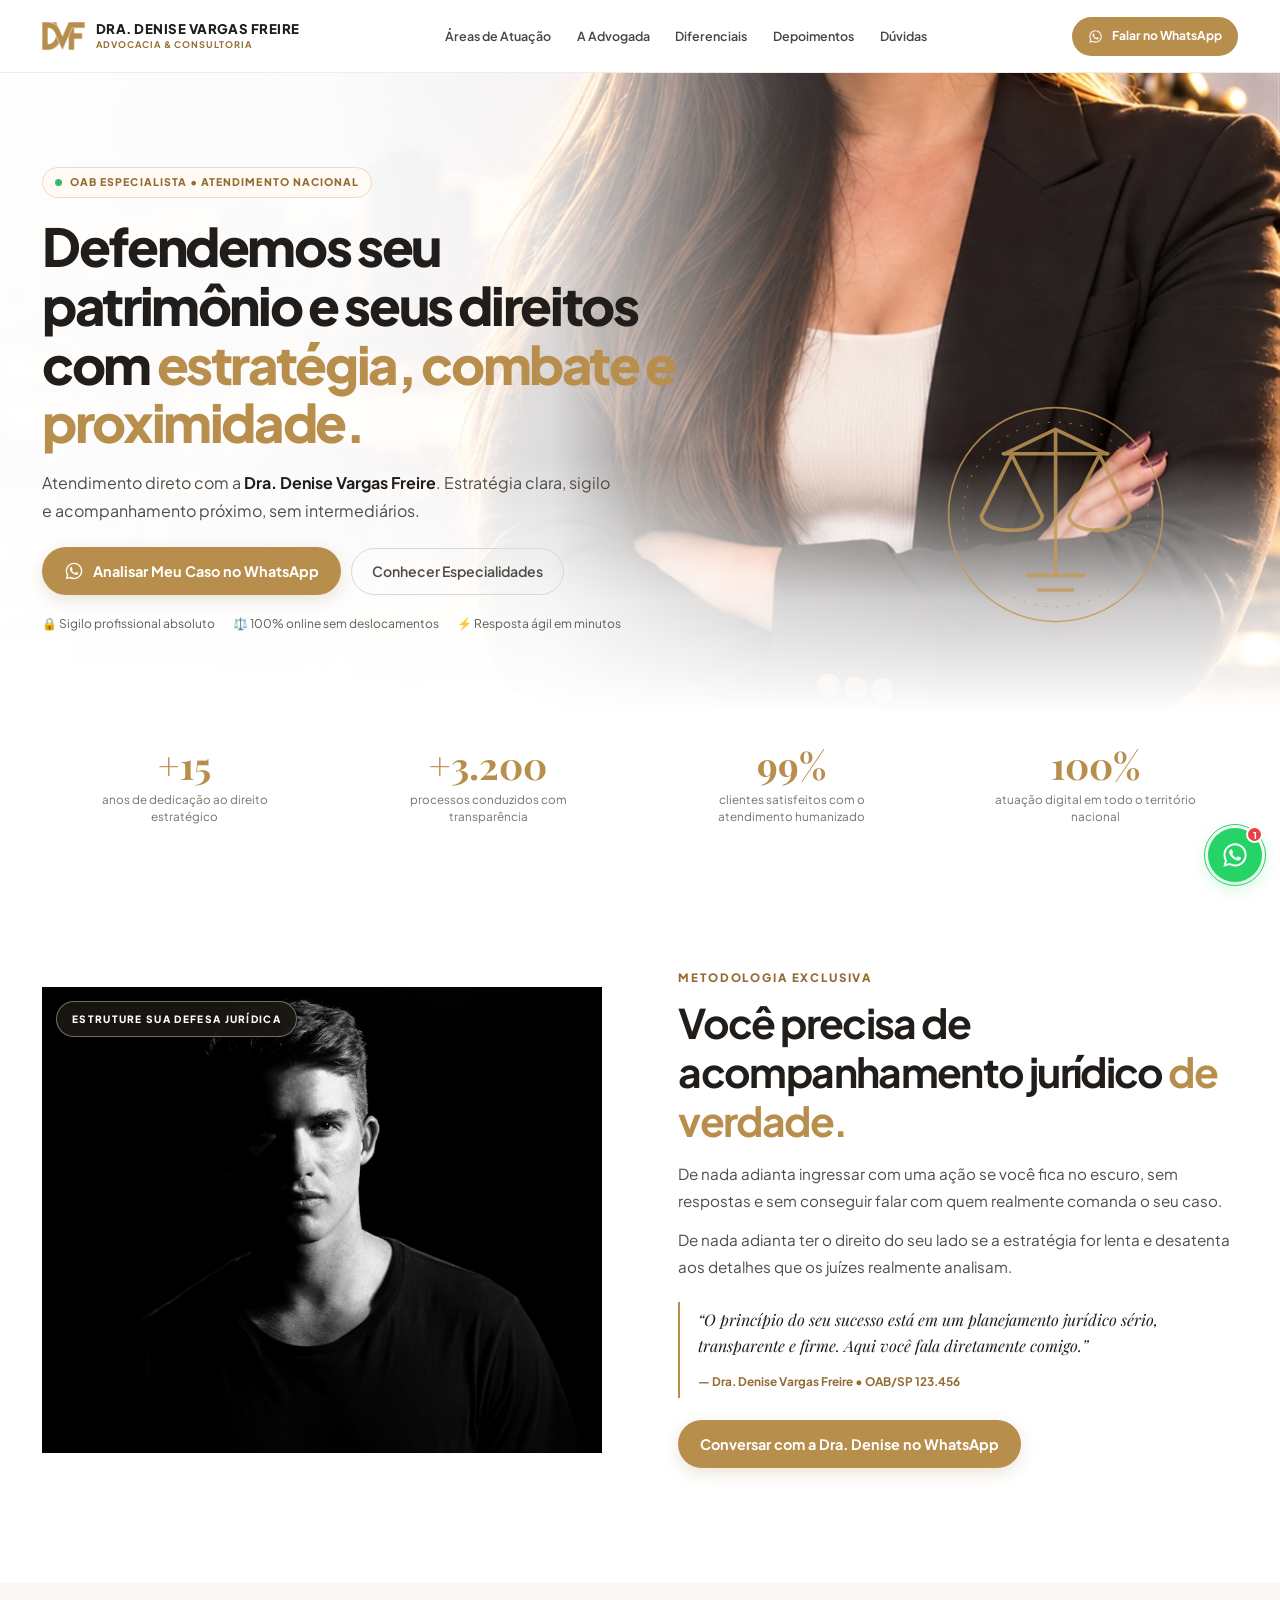
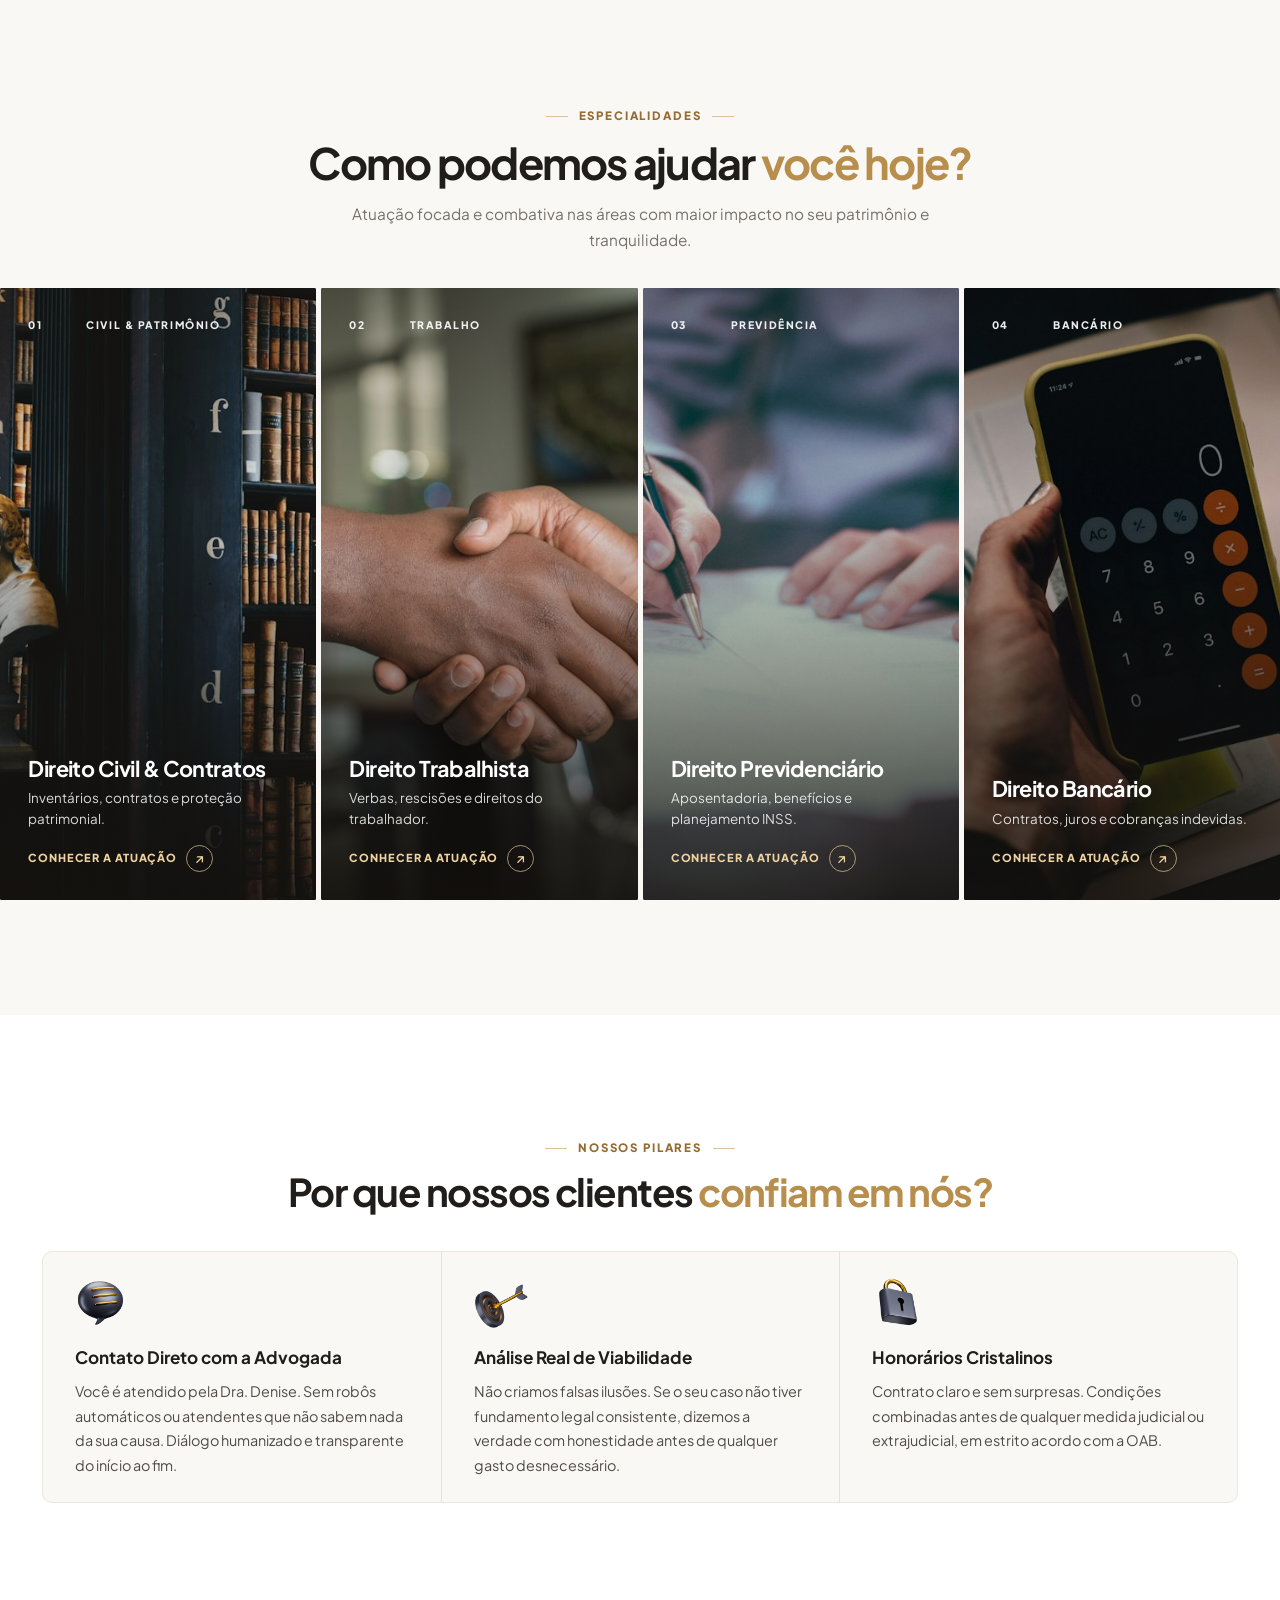
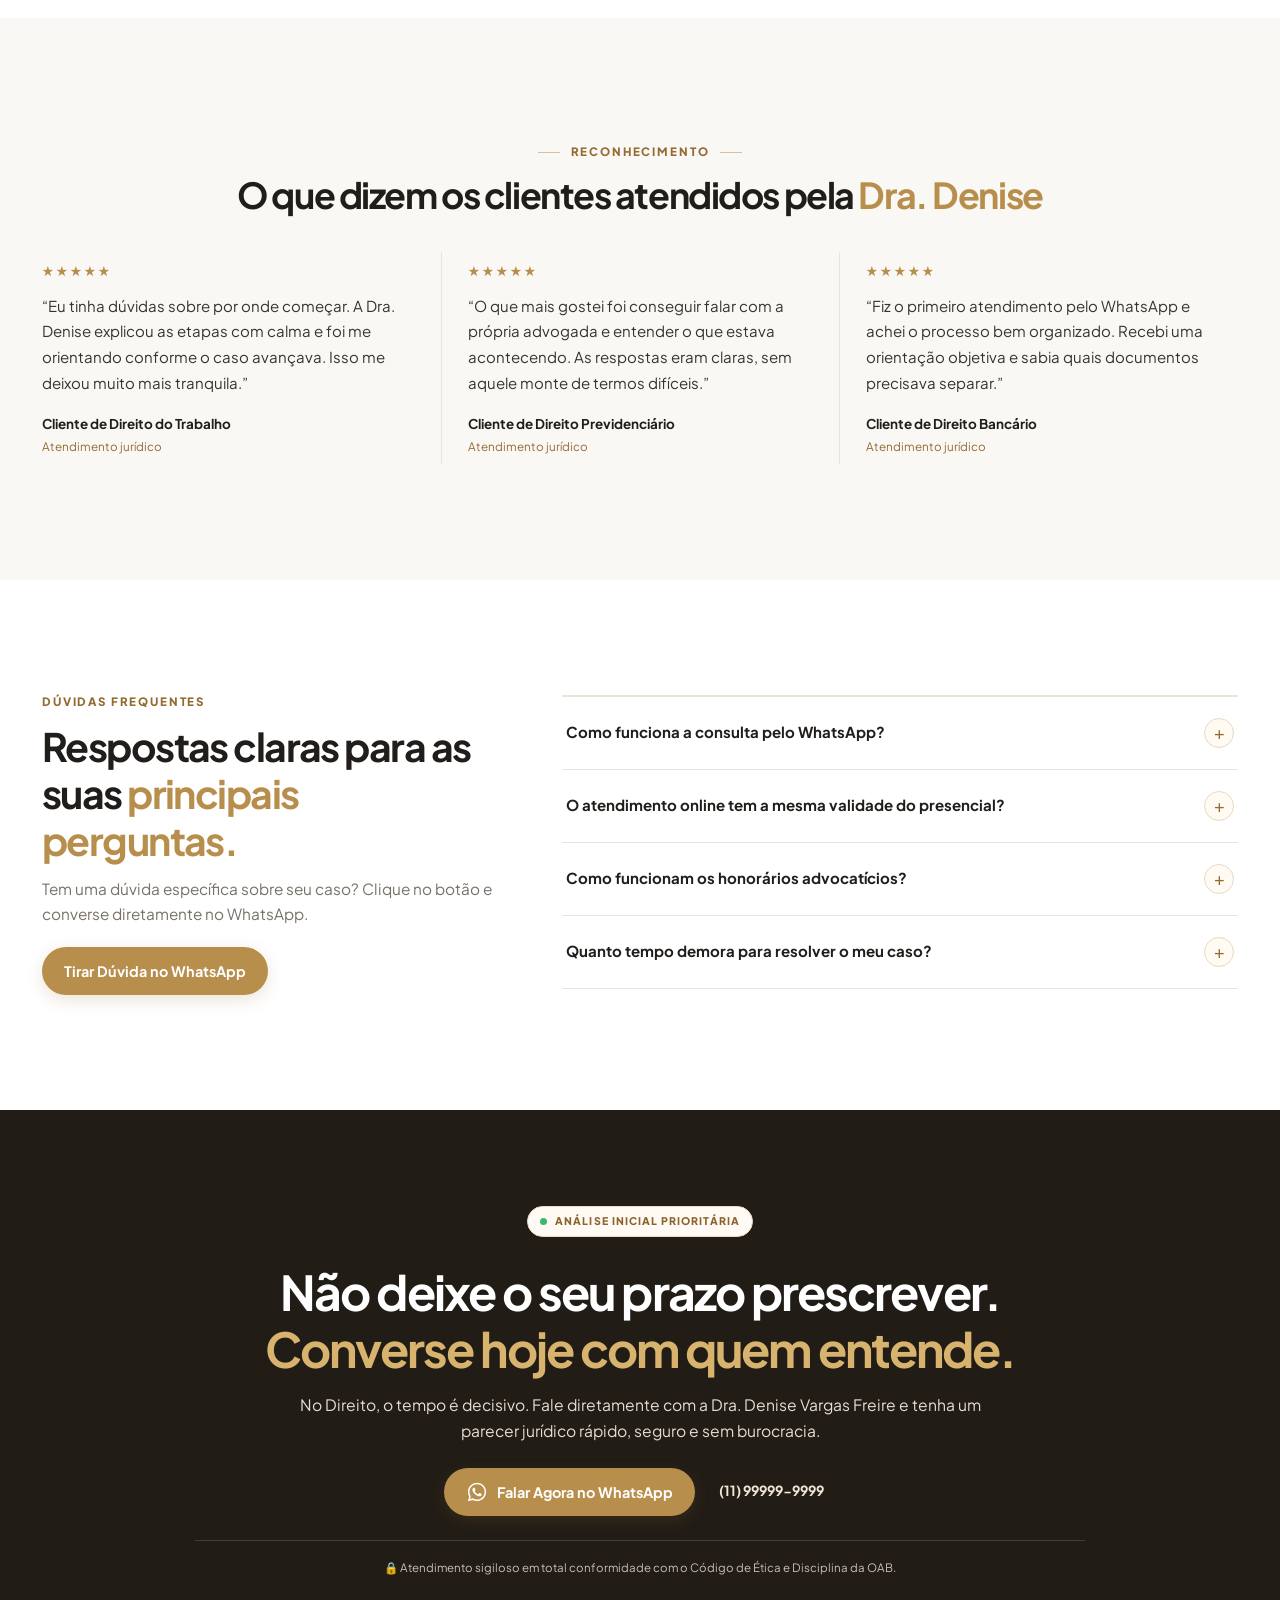
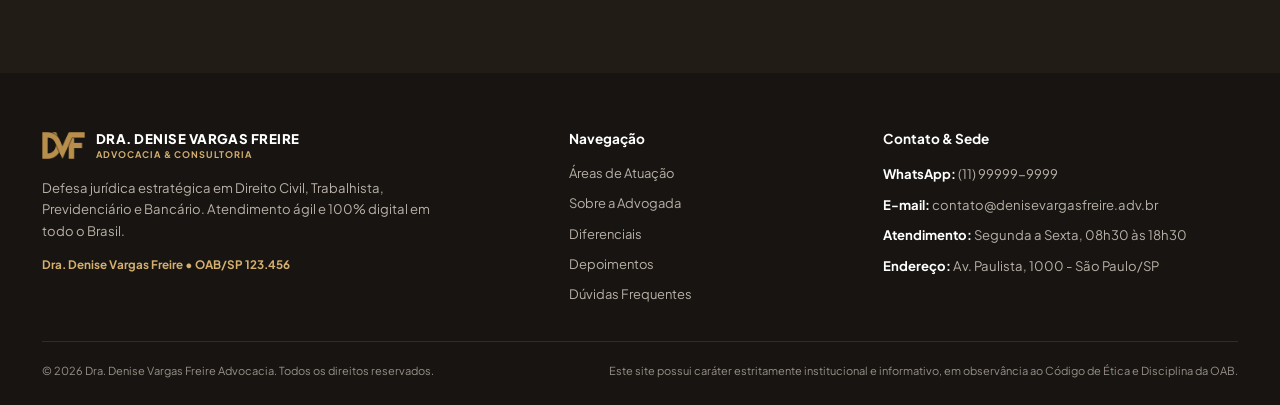
==== commit d5c63591: "Adiciona ícone de teste no banner" ====
--- a/preset-advogado/index.html
+++ b/preset-advogado/index.html
@@ -107,6 +107,12 @@
 
     <!-- ========== 2. HERO CINEMATOGRÁFICA (FOTO INTEIRA NO DESKTOP & MOBILE ADAPTADO) ========== -->
     <section class="hero-cinema">
+      <!-- Elemento temporário: marca visual para confirmar o deploy pelo CMD -->
+      <svg class="hero-test-icon" viewBox="0 0 200 200" fill="none" aria-hidden="true">
+        <circle cx="100" cy="100" r="88" stroke="currentColor" stroke-width="1.4"/>
+        <circle cx="100" cy="100" r="76" stroke="currentColor" stroke-width=".7" stroke-dasharray="2 7"/>
+        <path d="M100 30v120M57 50h86M100 30 58 50m42-20 42 20M64 51 39 101m25-50 25 50M39 101c0 16 50 16 50 0M136 51l-25 50m25-50 25 50m-50 0c0 16 50 16 50 0M77 150h46m-37 12h28" stroke="currentColor" stroke-width="3" stroke-linecap="round" stroke-linejoin="round"/>
+      </svg>
       <!-- Artes específicas do banner: desktop horizontal e mobile vertical -->
       <div class="hero-cinema__backdrop" aria-hidden="true">
         <picture>
--- a/preset-advogado/css/style.css
+++ b/preset-advogado/css/style.css
@@ -70,6 +70,8 @@
 .hero-cinema__backdrop { position: relative; z-index: -1; width: 100%; }
 .hero-cinema__backdrop picture { display: block; width: 100%; }
 .hero-cinema__img { width: 100%; height: auto; object-fit: contain; }
+.hero-test-icon { position: absolute; z-index: 1; right: 8%; bottom: 12%; width: clamp(220px, 19vw, 340px); height: auto; color: #c49a59; opacity: .82; filter: drop-shadow(0 8px 20px rgba(75,50,18,.18)); pointer-events: none; animation: emblem-drift 5.5s ease-in-out infinite; }
+@keyframes emblem-drift { 0%,100% { transform: translateY(0) rotate(-2deg); } 50% { transform: translateY(-10px) rotate(2deg); } }
 .hero-cinema__overlay-desktop, .hero-cinema__overlay-mobile { display: none; }
 .hero-cinema__container { position: relative; z-index: 1; order: 1; margin-top: -1px; padding-top: 30px; padding-bottom: 28px; }
 .hero-cinema__copy { max-width: 670px; }
@@ -304,6 +306,7 @@
   .btn--gold-header { width: 39px; min-height: 39px; padding: 0; overflow: hidden; gap: 0; font-size: 0; }
   .btn--gold-header svg { width: 16px; height: 16px; flex: 0 0 16px; }
   .hero-cinema { display: block; }
+  .hero-test-icon { display: none; }
   .hero-cinema__backdrop { position: relative; inset: auto; z-index: 0; width: 100%; overflow: hidden; }
   .hero-cinema__backdrop picture { position: relative; display: block; width: 100%; height: clamp(500px, 137vw, 590px); overflow: hidden; }
   .hero-cinema__backdrop picture::after { position: absolute; right: 0; bottom: -1px; left: 0; height: 84%; content: ""; background: linear-gradient(180deg, rgba(255,255,255,0) 0%, rgba(255,255,255,.72) 22%, rgba(255,255,255,.97) 42%, #fff 60%); pointer-events: none; }
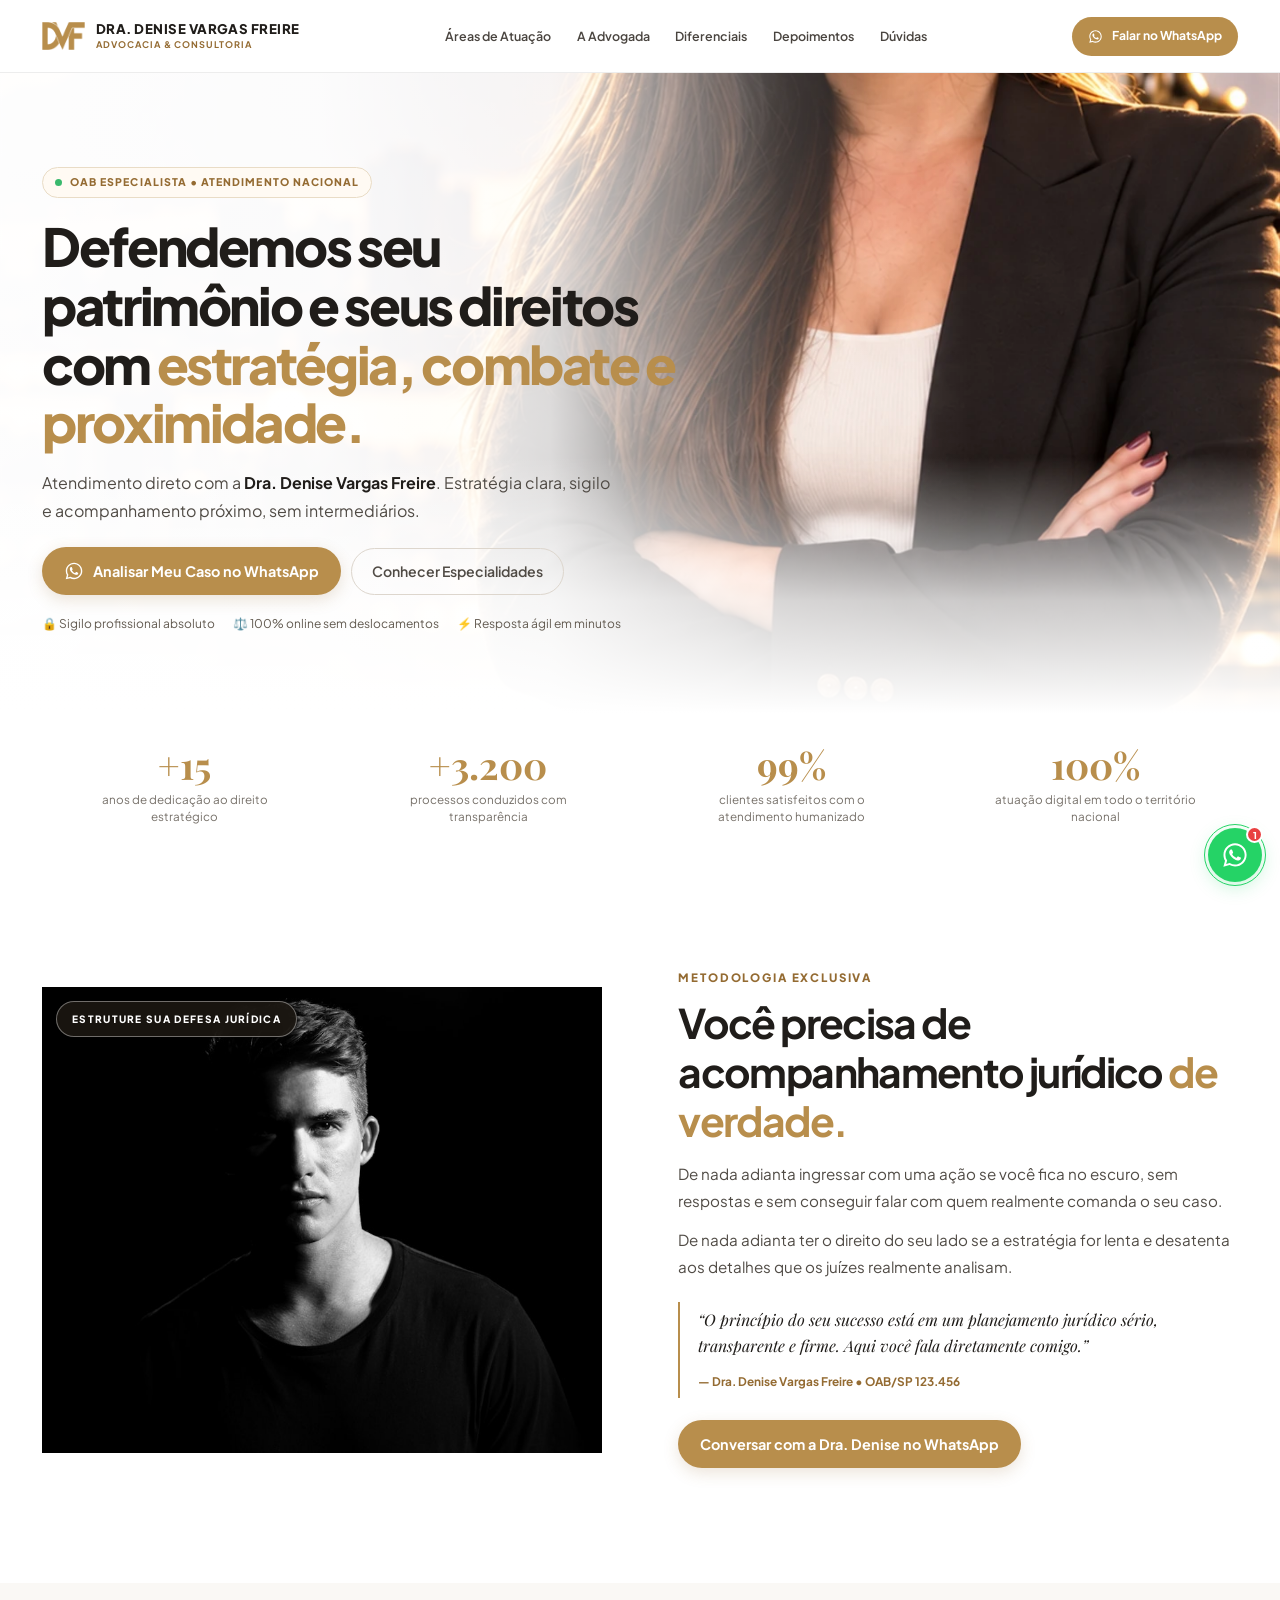
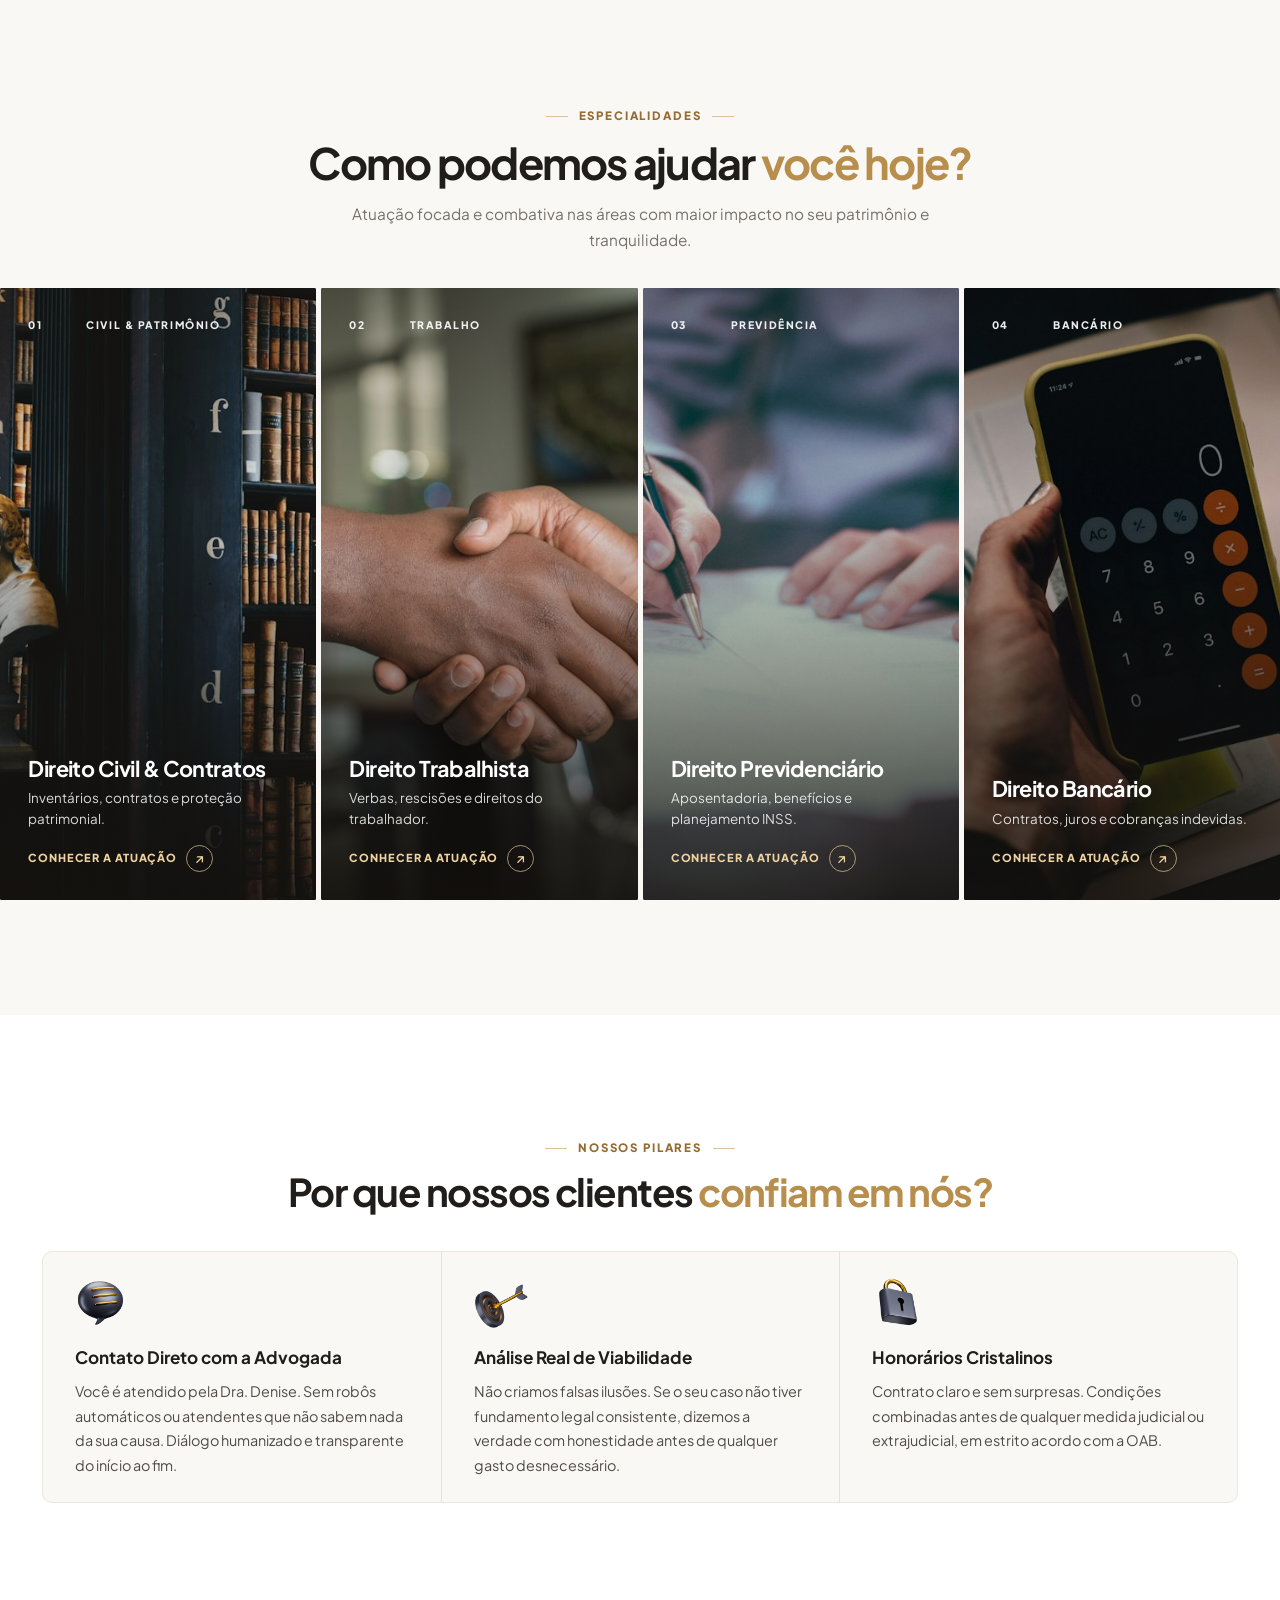
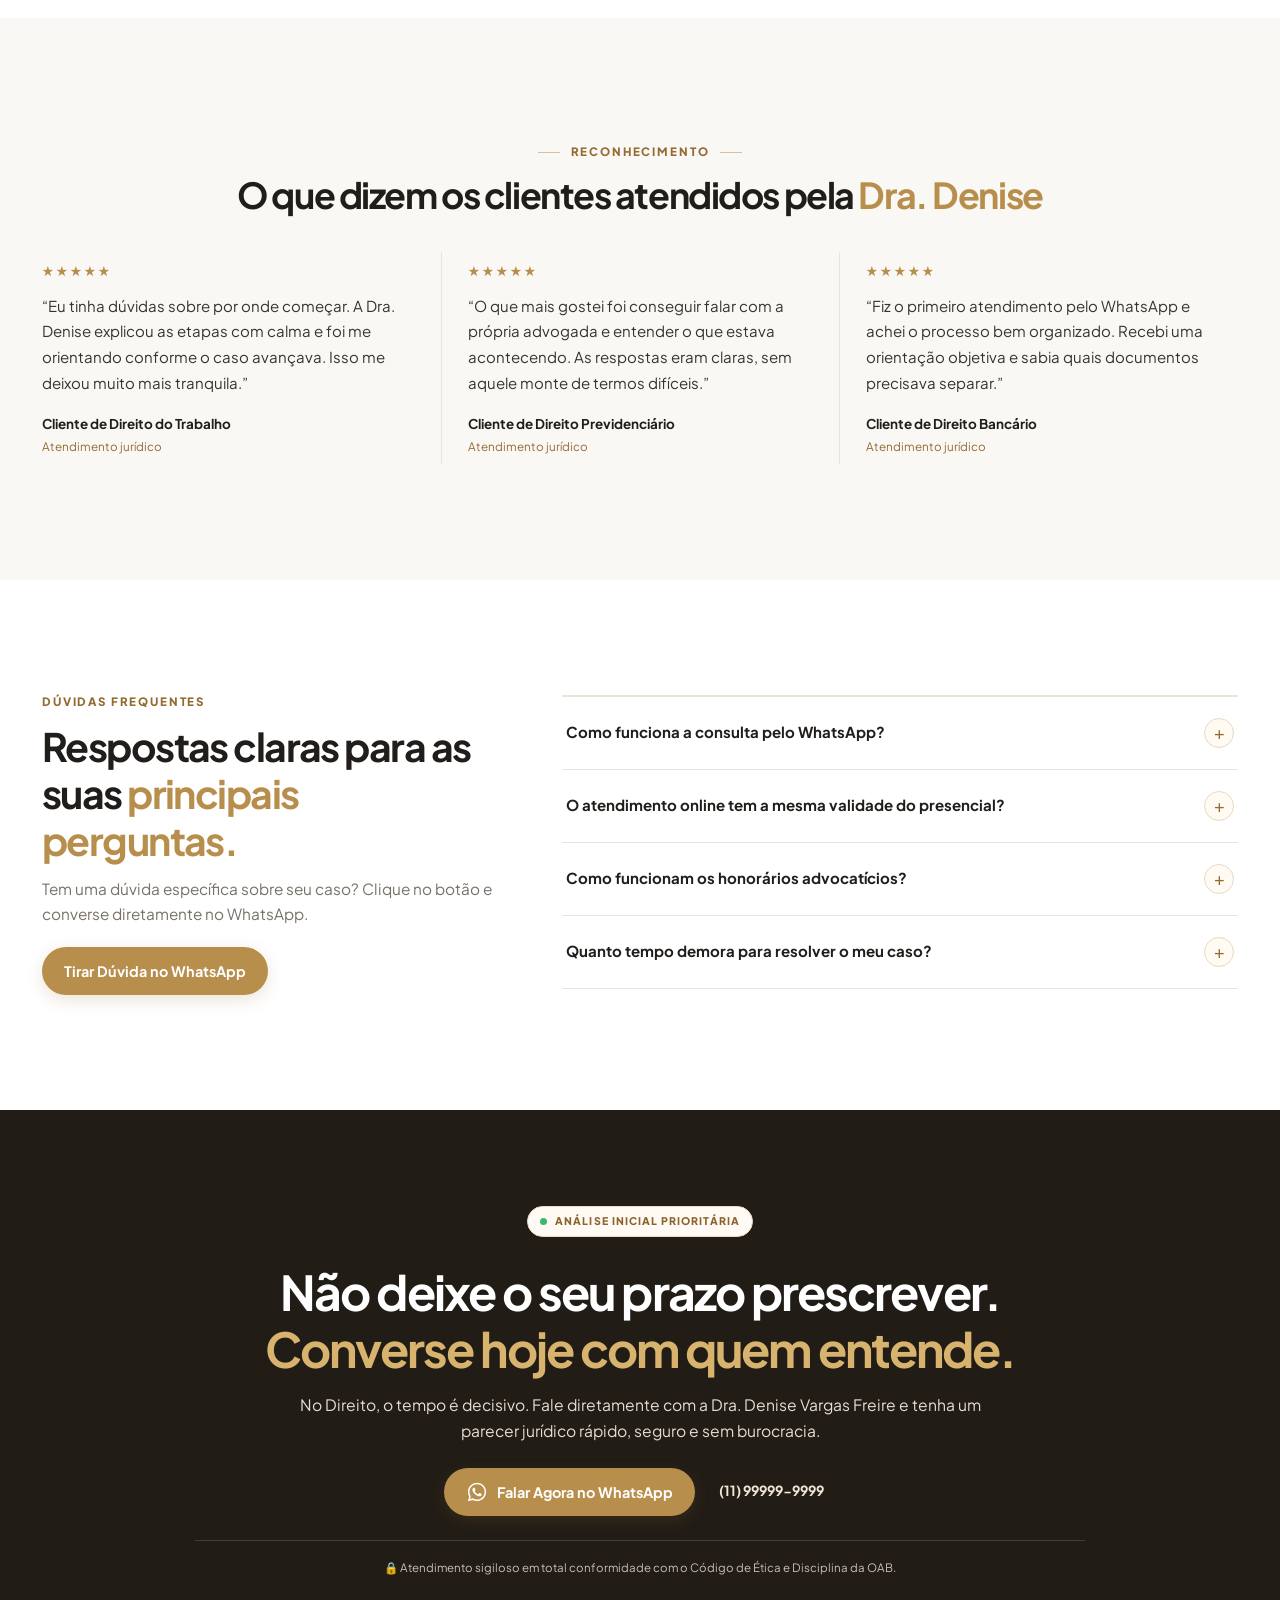
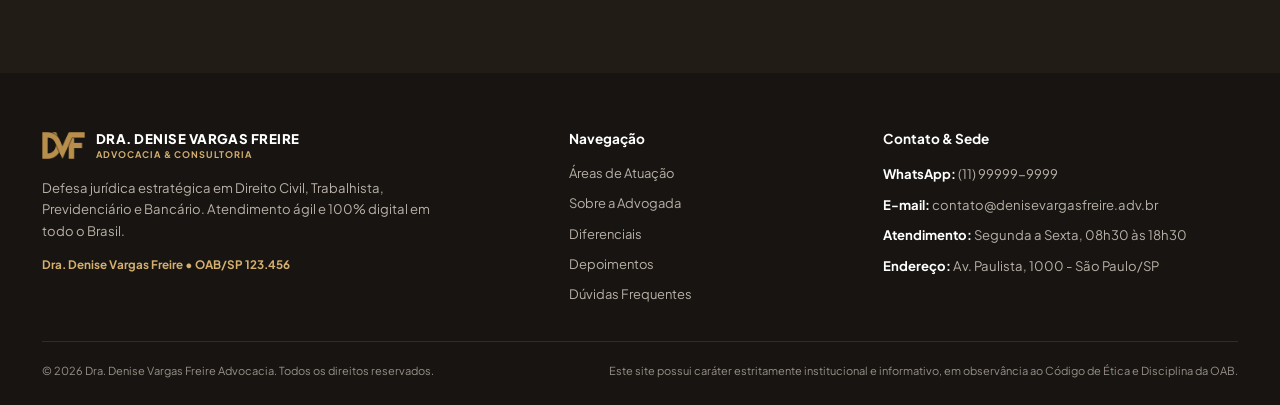
==== commit eae46a82: "Remove ícone de teste do banner" ====
--- a/preset-advogado/index.html
+++ b/preset-advogado/index.html
@@ -107,12 +107,6 @@
 
     <!-- ========== 2. HERO CINEMATOGRÁFICA (FOTO INTEIRA NO DESKTOP & MOBILE ADAPTADO) ========== -->
     <section class="hero-cinema">
-      <!-- Elemento temporário: marca visual para confirmar o deploy pelo CMD -->
-      <svg class="hero-test-icon" viewBox="0 0 200 200" fill="none" aria-hidden="true">
-        <circle cx="100" cy="100" r="88" stroke="currentColor" stroke-width="1.4"/>
-        <circle cx="100" cy="100" r="76" stroke="currentColor" stroke-width=".7" stroke-dasharray="2 7"/>
-        <path d="M100 30v120M57 50h86M100 30 58 50m42-20 42 20M64 51 39 101m25-50 25 50M39 101c0 16 50 16 50 0M136 51l-25 50m25-50 25 50m-50 0c0 16 50 16 50 0M77 150h46m-37 12h28" stroke="currentColor" stroke-width="3" stroke-linecap="round" stroke-linejoin="round"/>
-      </svg>
       <!-- Artes específicas do banner: desktop horizontal e mobile vertical -->
       <div class="hero-cinema__backdrop" aria-hidden="true">
         <picture>
--- a/preset-advogado/css/style.css
+++ b/preset-advogado/css/style.css
@@ -70,8 +70,6 @@
 .hero-cinema__backdrop { position: relative; z-index: -1; width: 100%; }
 .hero-cinema__backdrop picture { display: block; width: 100%; }
 .hero-cinema__img { width: 100%; height: auto; object-fit: contain; }
-.hero-test-icon { position: absolute; z-index: 1; right: 8%; bottom: 12%; width: clamp(220px, 19vw, 340px); height: auto; color: #c49a59; opacity: .82; filter: drop-shadow(0 8px 20px rgba(75,50,18,.18)); pointer-events: none; animation: emblem-drift 5.5s ease-in-out infinite; }
-@keyframes emblem-drift { 0%,100% { transform: translateY(0) rotate(-2deg); } 50% { transform: translateY(-10px) rotate(2deg); } }
 .hero-cinema__overlay-desktop, .hero-cinema__overlay-mobile { display: none; }
 .hero-cinema__container { position: relative; z-index: 1; order: 1; margin-top: -1px; padding-top: 30px; padding-bottom: 28px; }
 .hero-cinema__copy { max-width: 670px; }
@@ -306,7 +304,6 @@
   .btn--gold-header { width: 39px; min-height: 39px; padding: 0; overflow: hidden; gap: 0; font-size: 0; }
   .btn--gold-header svg { width: 16px; height: 16px; flex: 0 0 16px; }
   .hero-cinema { display: block; }
-  .hero-test-icon { display: none; }
   .hero-cinema__backdrop { position: relative; inset: auto; z-index: 0; width: 100%; overflow: hidden; }
   .hero-cinema__backdrop picture { position: relative; display: block; width: 100%; height: clamp(500px, 137vw, 590px); overflow: hidden; }
   .hero-cinema__backdrop picture::after { position: absolute; right: 0; bottom: -1px; left: 0; height: 84%; content: ""; background: linear-gradient(180deg, rgba(255,255,255,0) 0%, rgba(255,255,255,.72) 22%, rgba(255,255,255,.97) 42%, #fff 60%); pointer-events: none; }
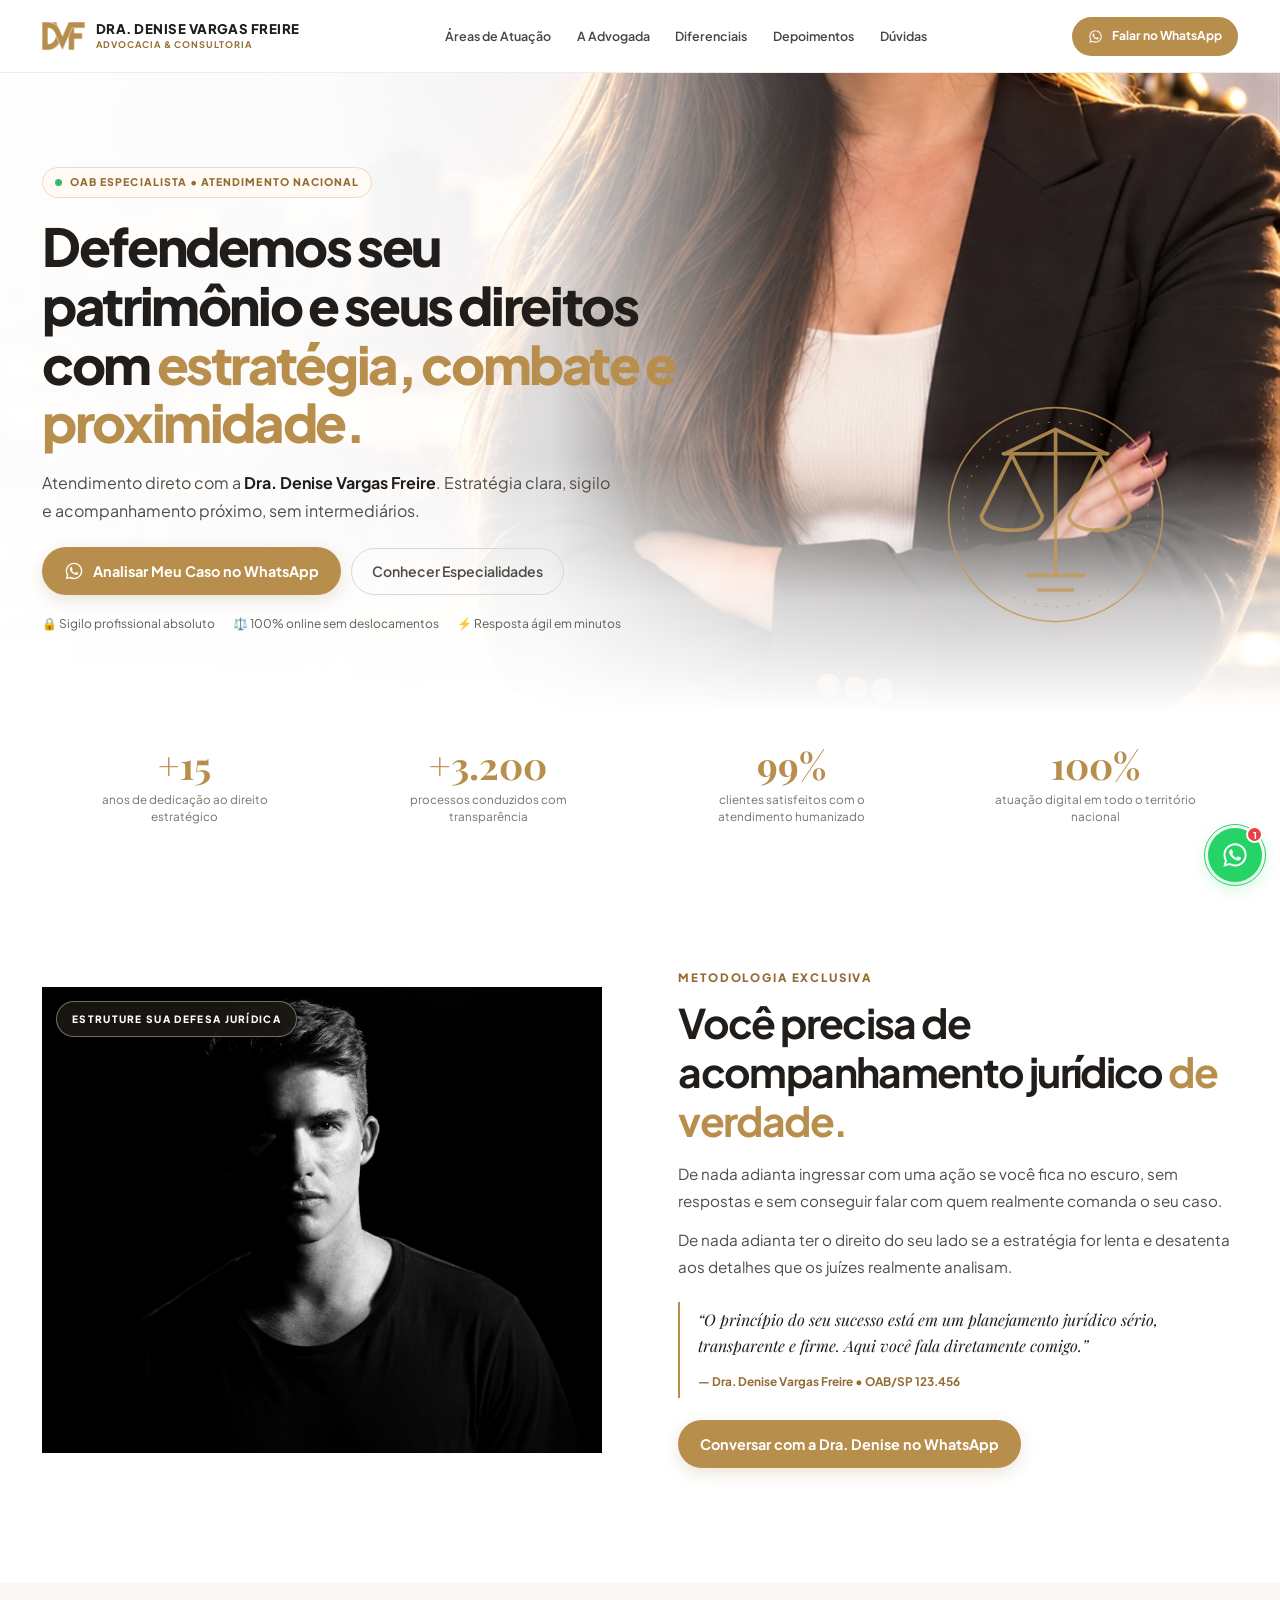
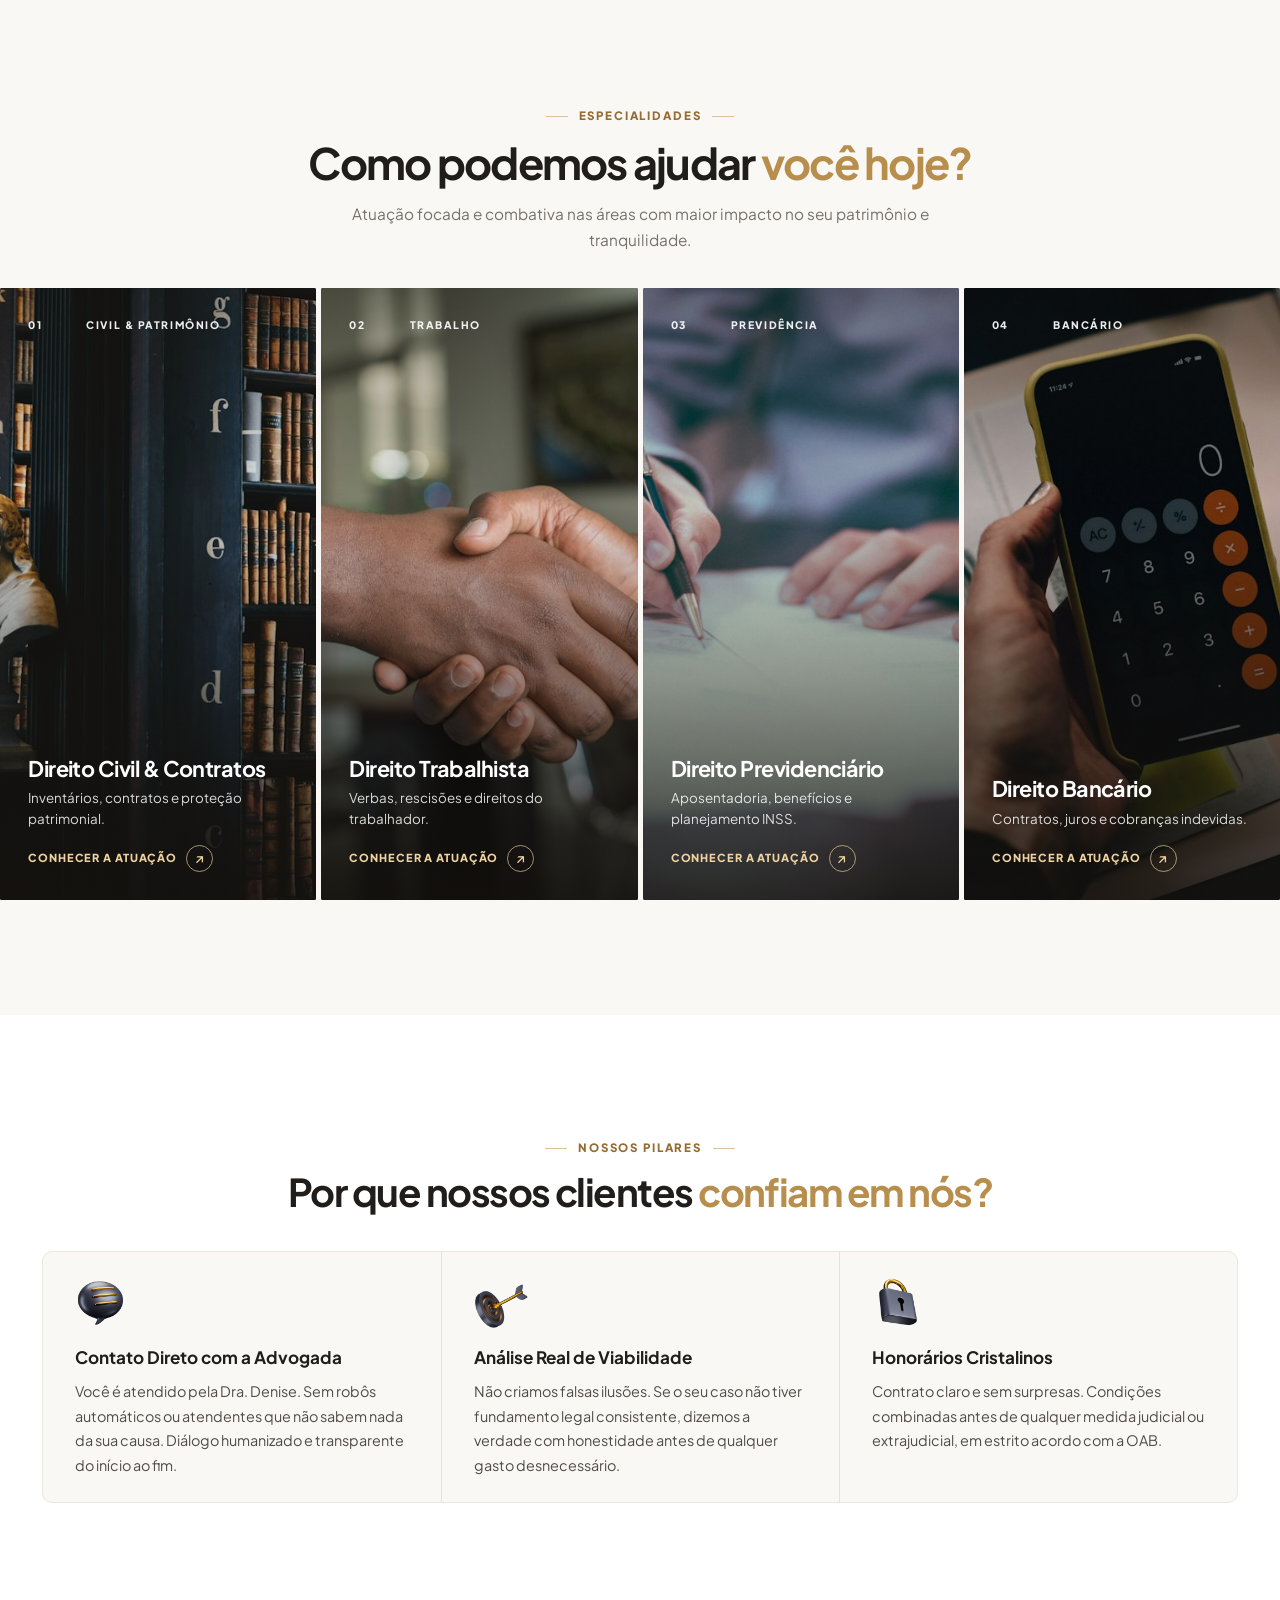
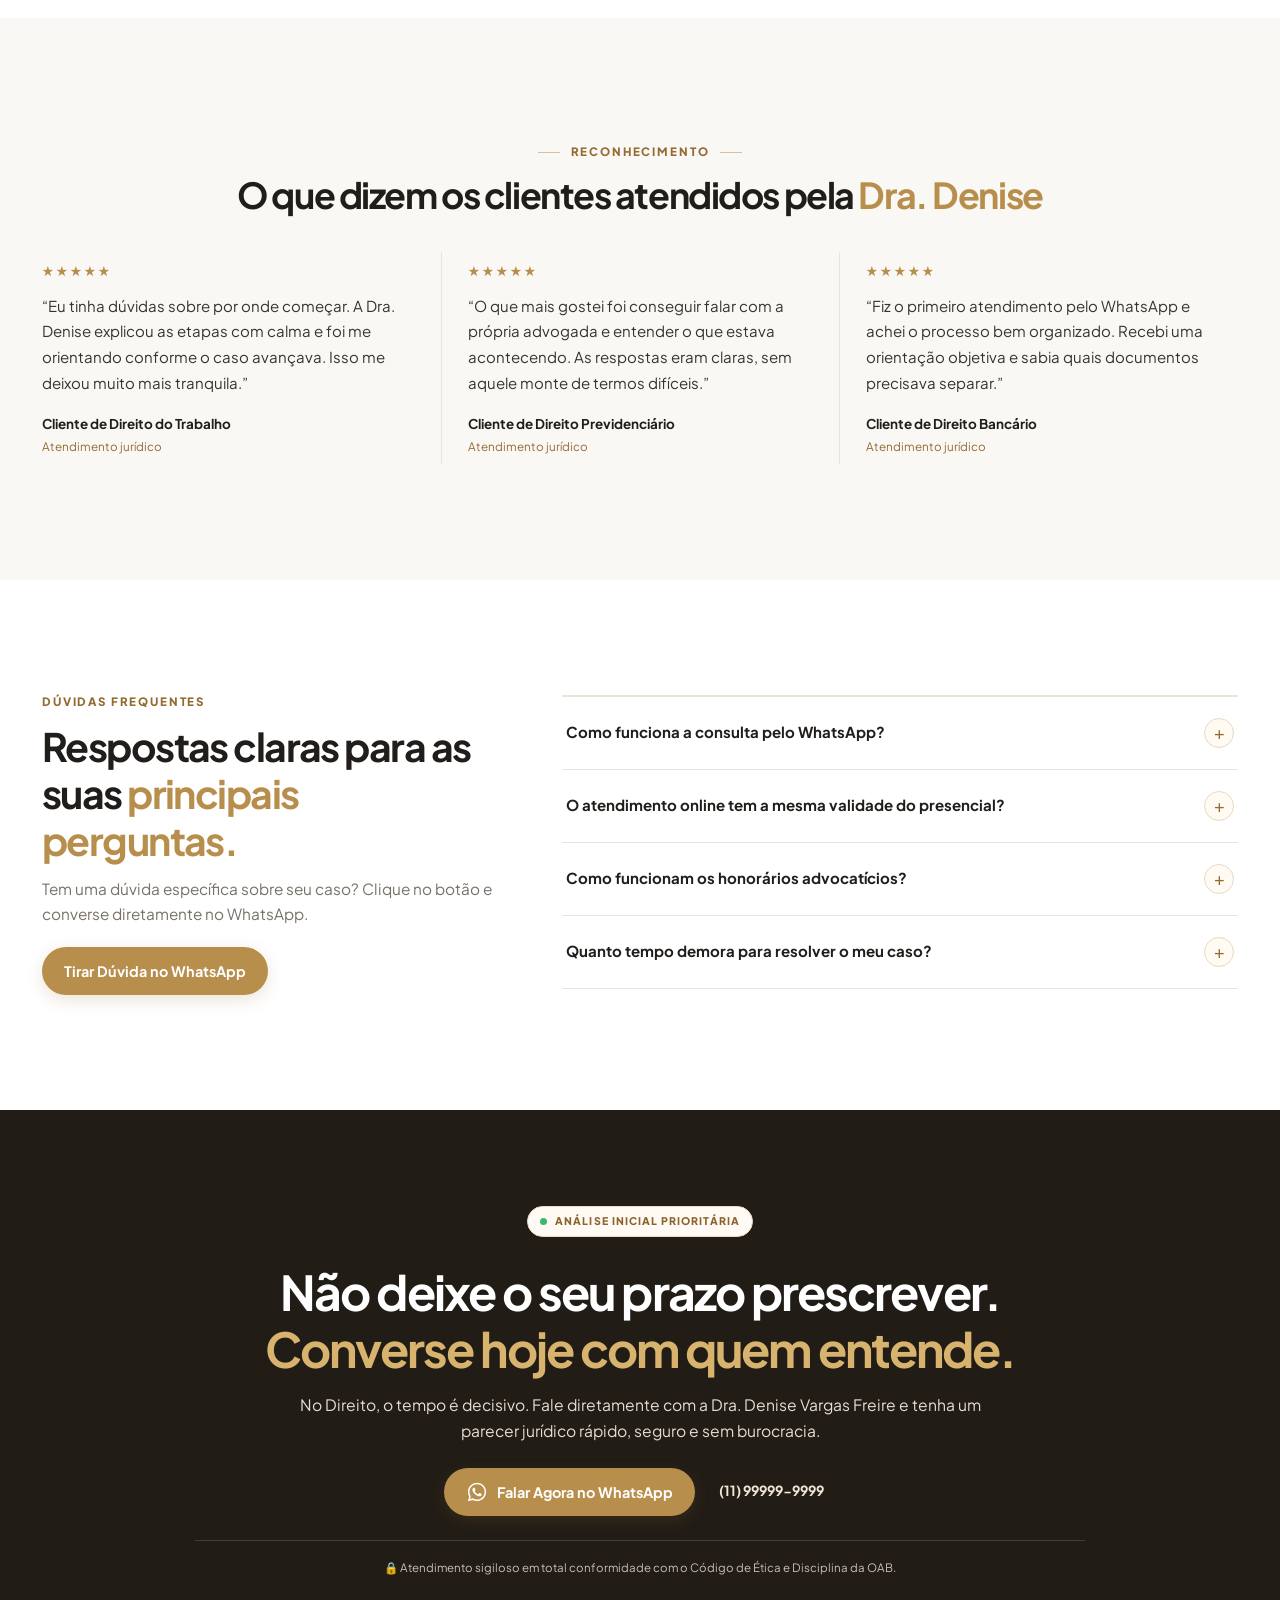
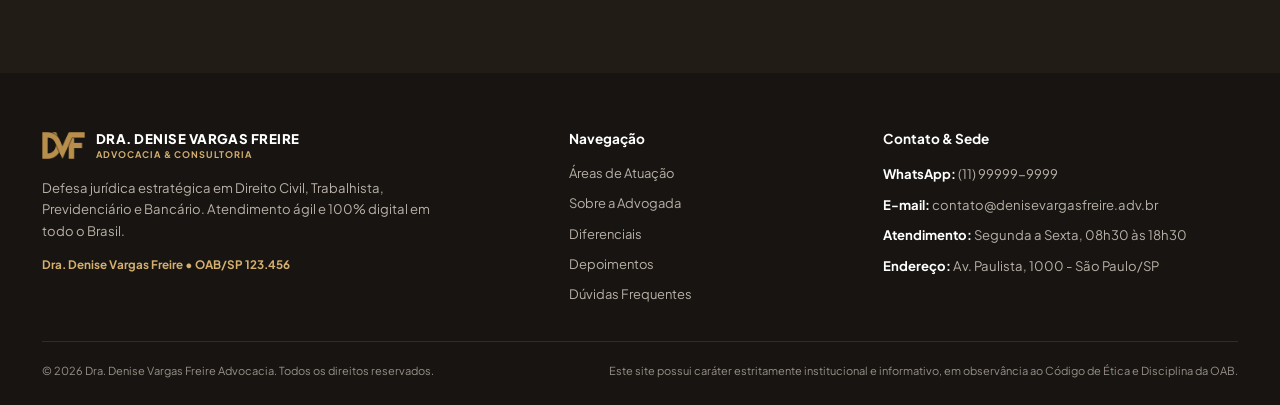
==== commit 139118d6: "Adiciona ícone de teste no banner" ====
--- a/preset-advogado/index.html
+++ b/preset-advogado/index.html
@@ -107,6 +107,12 @@
 
     <!-- ========== 2. HERO CINEMATOGRÁFICA (FOTO INTEIRA NO DESKTOP & MOBILE ADAPTADO) ========== -->
     <section class="hero-cinema">
+      <!-- Ícone temporário para testar o deploy pelo CMD -->
+      <svg class="hero-test-icon" viewBox="0 0 200 200" fill="none" aria-hidden="true">
+        <circle cx="100" cy="100" r="88" stroke="currentColor" stroke-width="1.4"/>
+        <circle cx="100" cy="100" r="76" stroke="currentColor" stroke-width=".7" stroke-dasharray="2 7"/>
+        <path d="M100 30v120M57 50h86M100 30 58 50m42-20 42 20M64 51 39 101m25-50 25 50M39 101c0 16 50 16 50 0M136 51l-25 50m25-50 25 50m-50 0c0 16 50 16 50 0M77 150h46m-37 12h28" stroke="currentColor" stroke-width="3" stroke-linecap="round" stroke-linejoin="round"/>
+      </svg>
       <!-- Artes específicas do banner: desktop horizontal e mobile vertical -->
       <div class="hero-cinema__backdrop" aria-hidden="true">
         <picture>
--- a/preset-advogado/css/style.css
+++ b/preset-advogado/css/style.css
@@ -70,6 +70,8 @@
 .hero-cinema__backdrop { position: relative; z-index: -1; width: 100%; }
 .hero-cinema__backdrop picture { display: block; width: 100%; }
 .hero-cinema__img { width: 100%; height: auto; object-fit: contain; }
+.hero-test-icon { position: absolute; z-index: 1; right: 8%; bottom: 12%; width: clamp(220px, 19vw, 340px); height: auto; color: #c49a59; opacity: .82; filter: drop-shadow(0 8px 20px rgba(75,50,18,.18)); pointer-events: none; animation: emblem-drift 5.5s ease-in-out infinite; }
+@keyframes emblem-drift { 0%,100% { transform: translateY(0) rotate(-2deg); } 50% { transform: translateY(-10px) rotate(2deg); } }
 .hero-cinema__overlay-desktop, .hero-cinema__overlay-mobile { display: none; }
 .hero-cinema__container { position: relative; z-index: 1; order: 1; margin-top: -1px; padding-top: 30px; padding-bottom: 28px; }
 .hero-cinema__copy { max-width: 670px; }
@@ -304,6 +306,7 @@
   .btn--gold-header { width: 39px; min-height: 39px; padding: 0; overflow: hidden; gap: 0; font-size: 0; }
   .btn--gold-header svg { width: 16px; height: 16px; flex: 0 0 16px; }
   .hero-cinema { display: block; }
+  .hero-test-icon { display: none; }
   .hero-cinema__backdrop { position: relative; inset: auto; z-index: 0; width: 100%; overflow: hidden; }
   .hero-cinema__backdrop picture { position: relative; display: block; width: 100%; height: clamp(500px, 137vw, 590px); overflow: hidden; }
   .hero-cinema__backdrop picture::after { position: absolute; right: 0; bottom: -1px; left: 0; height: 84%; content: ""; background: linear-gradient(180deg, rgba(255,255,255,0) 0%, rgba(255,255,255,.72) 22%, rgba(255,255,255,.97) 42%, #fff 60%); pointer-events: none; }
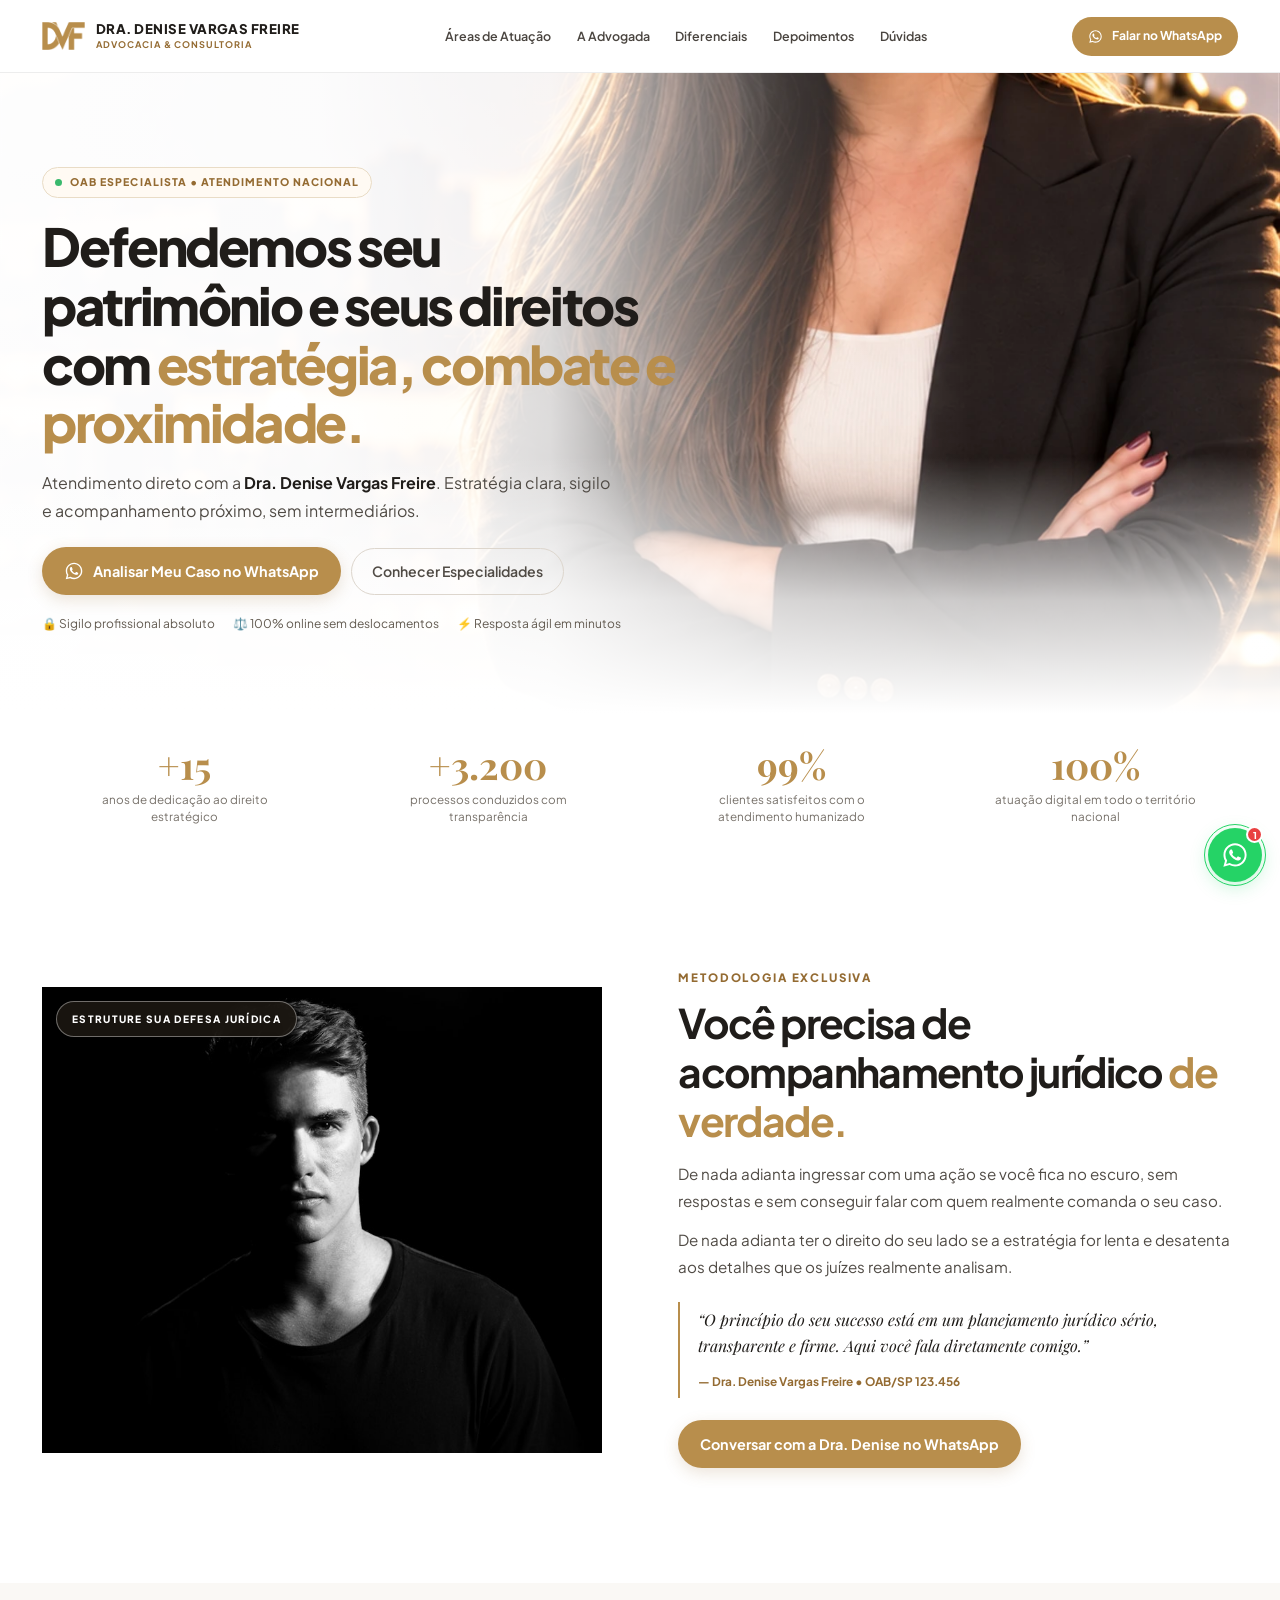
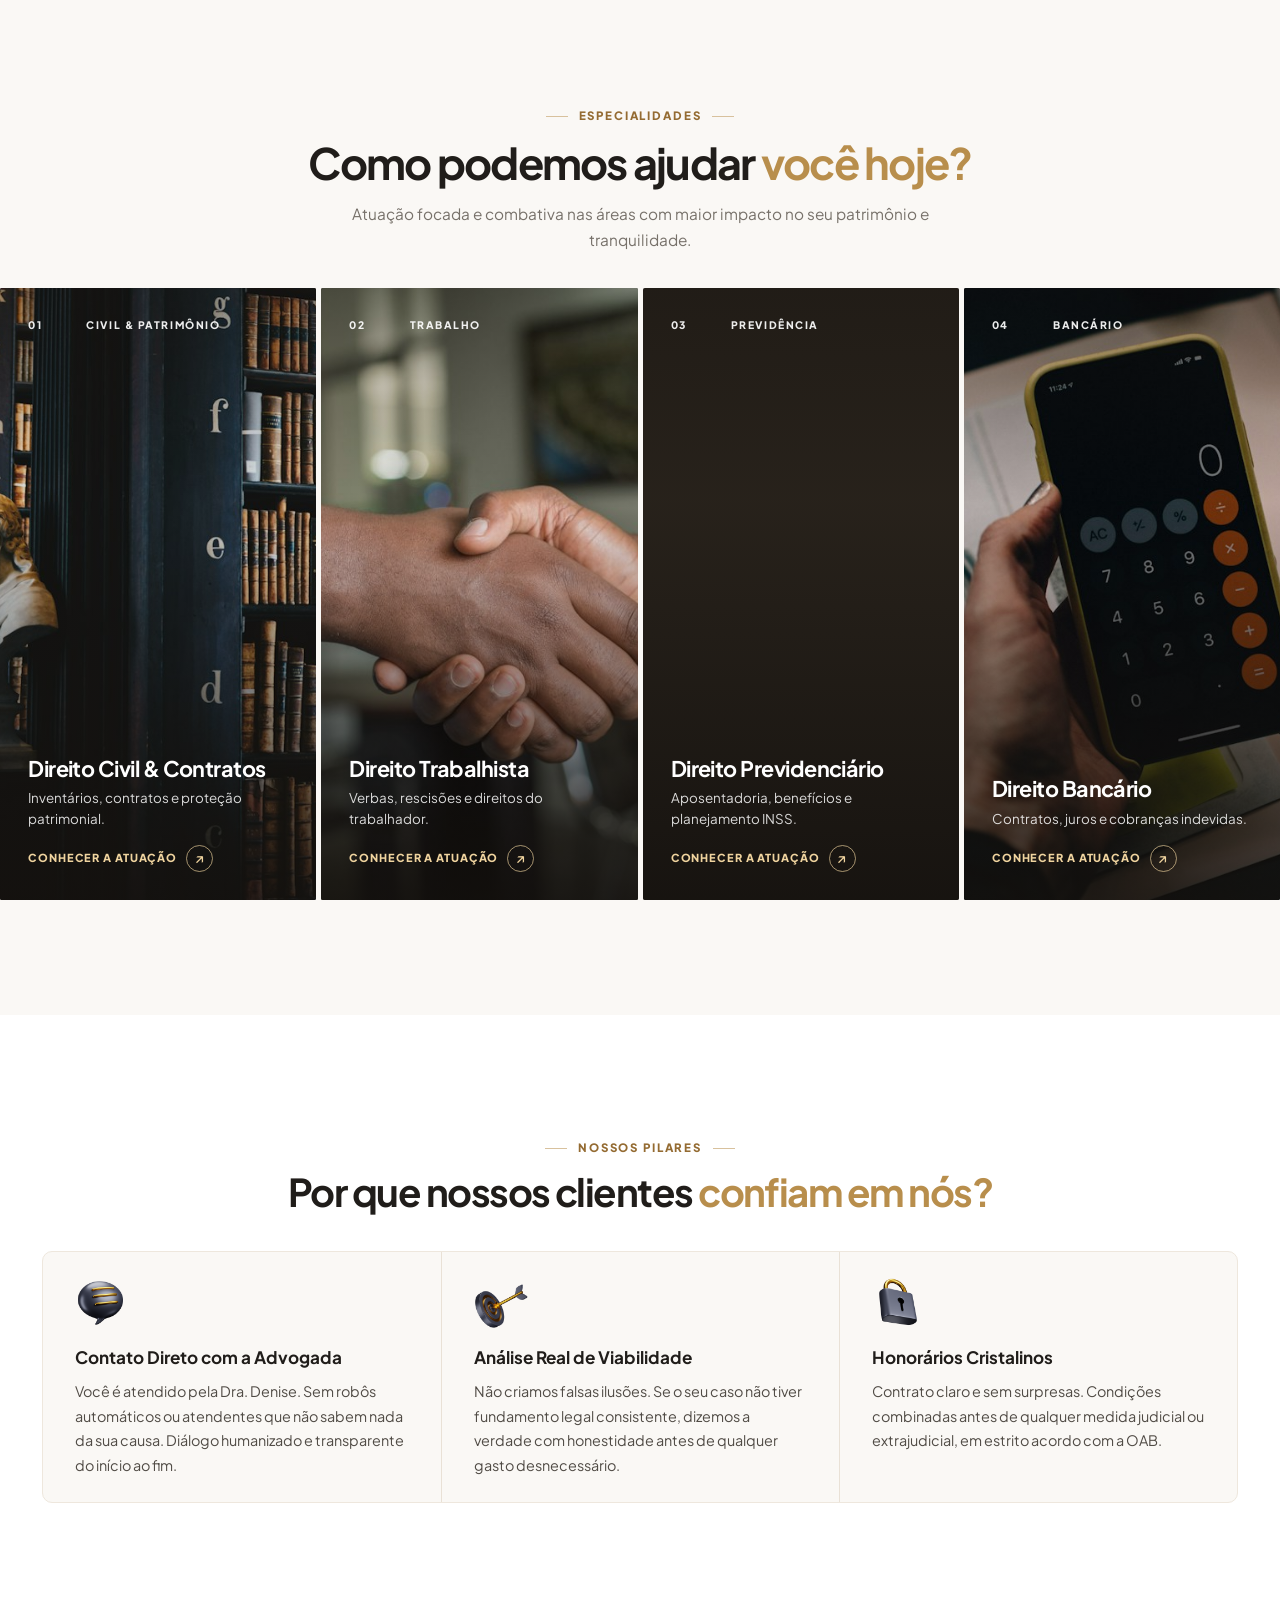
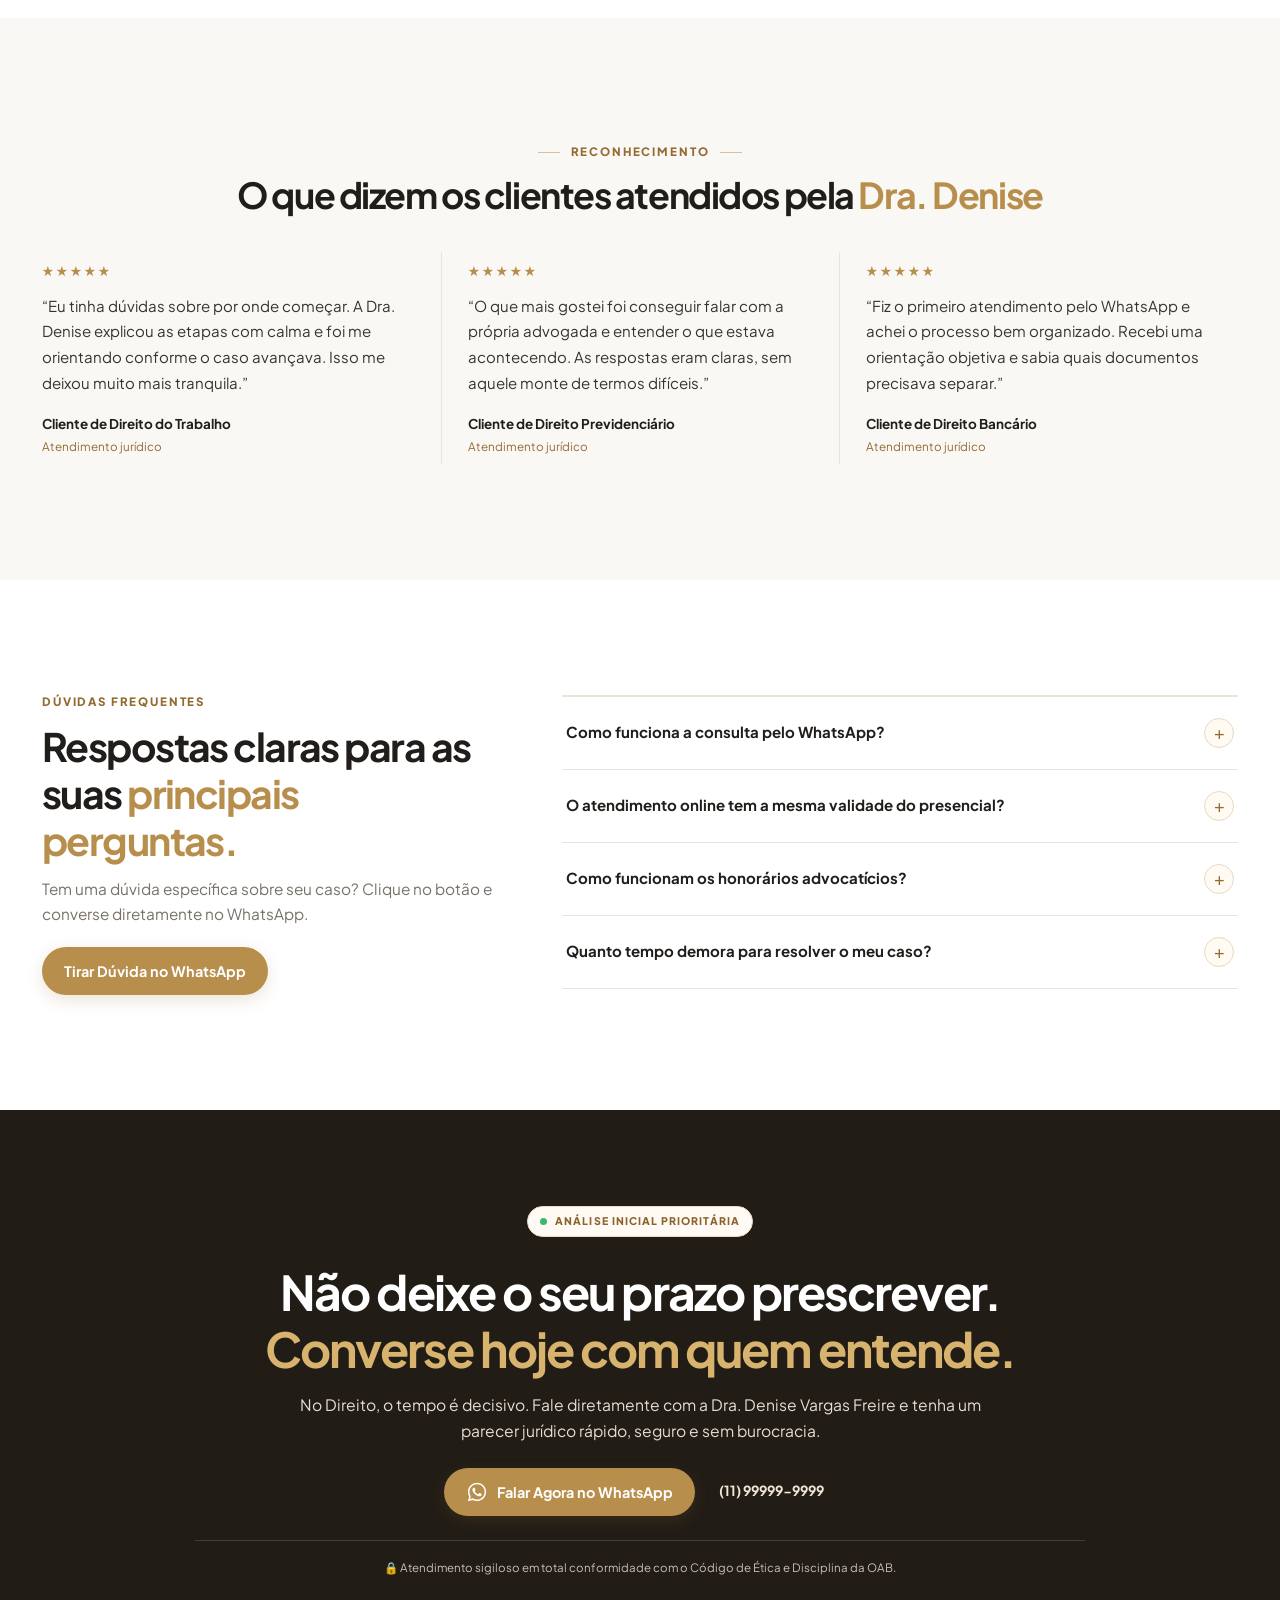
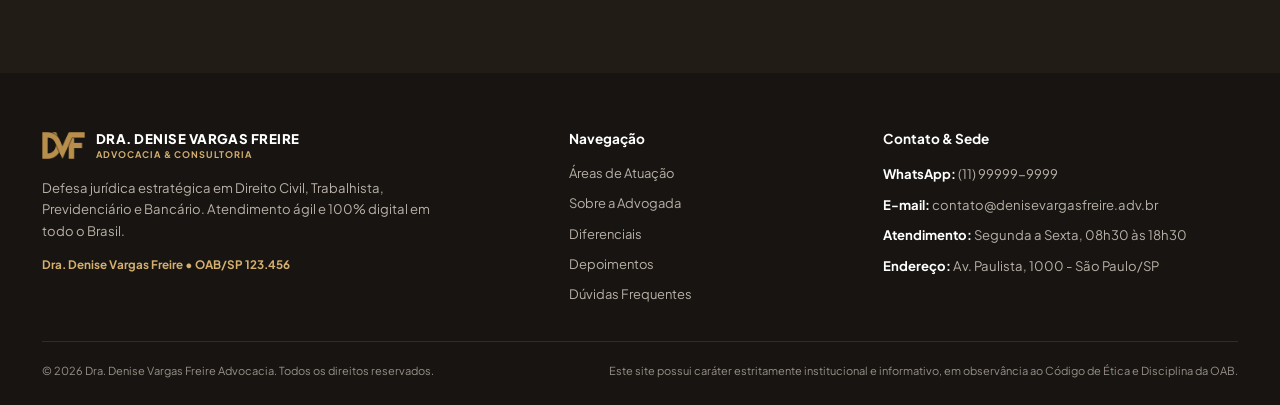
==== commit bdf269b6: "Atualiza LP" ====
--- a/preset-advogado/index.html
+++ b/preset-advogado/index.html
@@ -107,12 +107,6 @@
 
     <!-- ========== 2. HERO CINEMATOGRÁFICA (FOTO INTEIRA NO DESKTOP & MOBILE ADAPTADO) ========== -->
     <section class="hero-cinema">
-      <!-- Ícone temporário para testar o deploy pelo CMD -->
-      <svg class="hero-test-icon" viewBox="0 0 200 200" fill="none" aria-hidden="true">
-        <circle cx="100" cy="100" r="88" stroke="currentColor" stroke-width="1.4"/>
-        <circle cx="100" cy="100" r="76" stroke="currentColor" stroke-width=".7" stroke-dasharray="2 7"/>
-        <path d="M100 30v120M57 50h86M100 30 58 50m42-20 42 20M64 51 39 101m25-50 25 50M39 101c0 16 50 16 50 0M136 51l-25 50m25-50 25 50m-50 0c0 16 50 16 50 0M77 150h46m-37 12h28" stroke="currentColor" stroke-width="3" stroke-linecap="round" stroke-linejoin="round"/>
-      </svg>
       <!-- Artes específicas do banner: desktop horizontal e mobile vertical -->
       <div class="hero-cinema__backdrop" aria-hidden="true">
         <picture>
--- a/preset-advogado/css/style.css
+++ b/preset-advogado/css/style.css
@@ -70,8 +70,6 @@
 .hero-cinema__backdrop { position: relative; z-index: -1; width: 100%; }
 .hero-cinema__backdrop picture { display: block; width: 100%; }
 .hero-cinema__img { width: 100%; height: auto; object-fit: contain; }
-.hero-test-icon { position: absolute; z-index: 1; right: 8%; bottom: 12%; width: clamp(220px, 19vw, 340px); height: auto; color: #c49a59; opacity: .82; filter: drop-shadow(0 8px 20px rgba(75,50,18,.18)); pointer-events: none; animation: emblem-drift 5.5s ease-in-out infinite; }
-@keyframes emblem-drift { 0%,100% { transform: translateY(0) rotate(-2deg); } 50% { transform: translateY(-10px) rotate(2deg); } }
 .hero-cinema__overlay-desktop, .hero-cinema__overlay-mobile { display: none; }
 .hero-cinema__container { position: relative; z-index: 1; order: 1; margin-top: -1px; padding-top: 30px; padding-bottom: 28px; }
 .hero-cinema__copy { max-width: 670px; }
@@ -306,7 +304,6 @@
   .btn--gold-header { width: 39px; min-height: 39px; padding: 0; overflow: hidden; gap: 0; font-size: 0; }
   .btn--gold-header svg { width: 16px; height: 16px; flex: 0 0 16px; }
   .hero-cinema { display: block; }
-  .hero-test-icon { display: none; }
   .hero-cinema__backdrop { position: relative; inset: auto; z-index: 0; width: 100%; overflow: hidden; }
   .hero-cinema__backdrop picture { position: relative; display: block; width: 100%; height: clamp(500px, 137vw, 590px); overflow: hidden; }
   .hero-cinema__backdrop picture::after { position: absolute; right: 0; bottom: -1px; left: 0; height: 84%; content: ""; background: linear-gradient(180deg, rgba(255,255,255,0) 0%, rgba(255,255,255,.72) 22%, rgba(255,255,255,.97) 42%, #fff 60%); pointer-events: none; }
